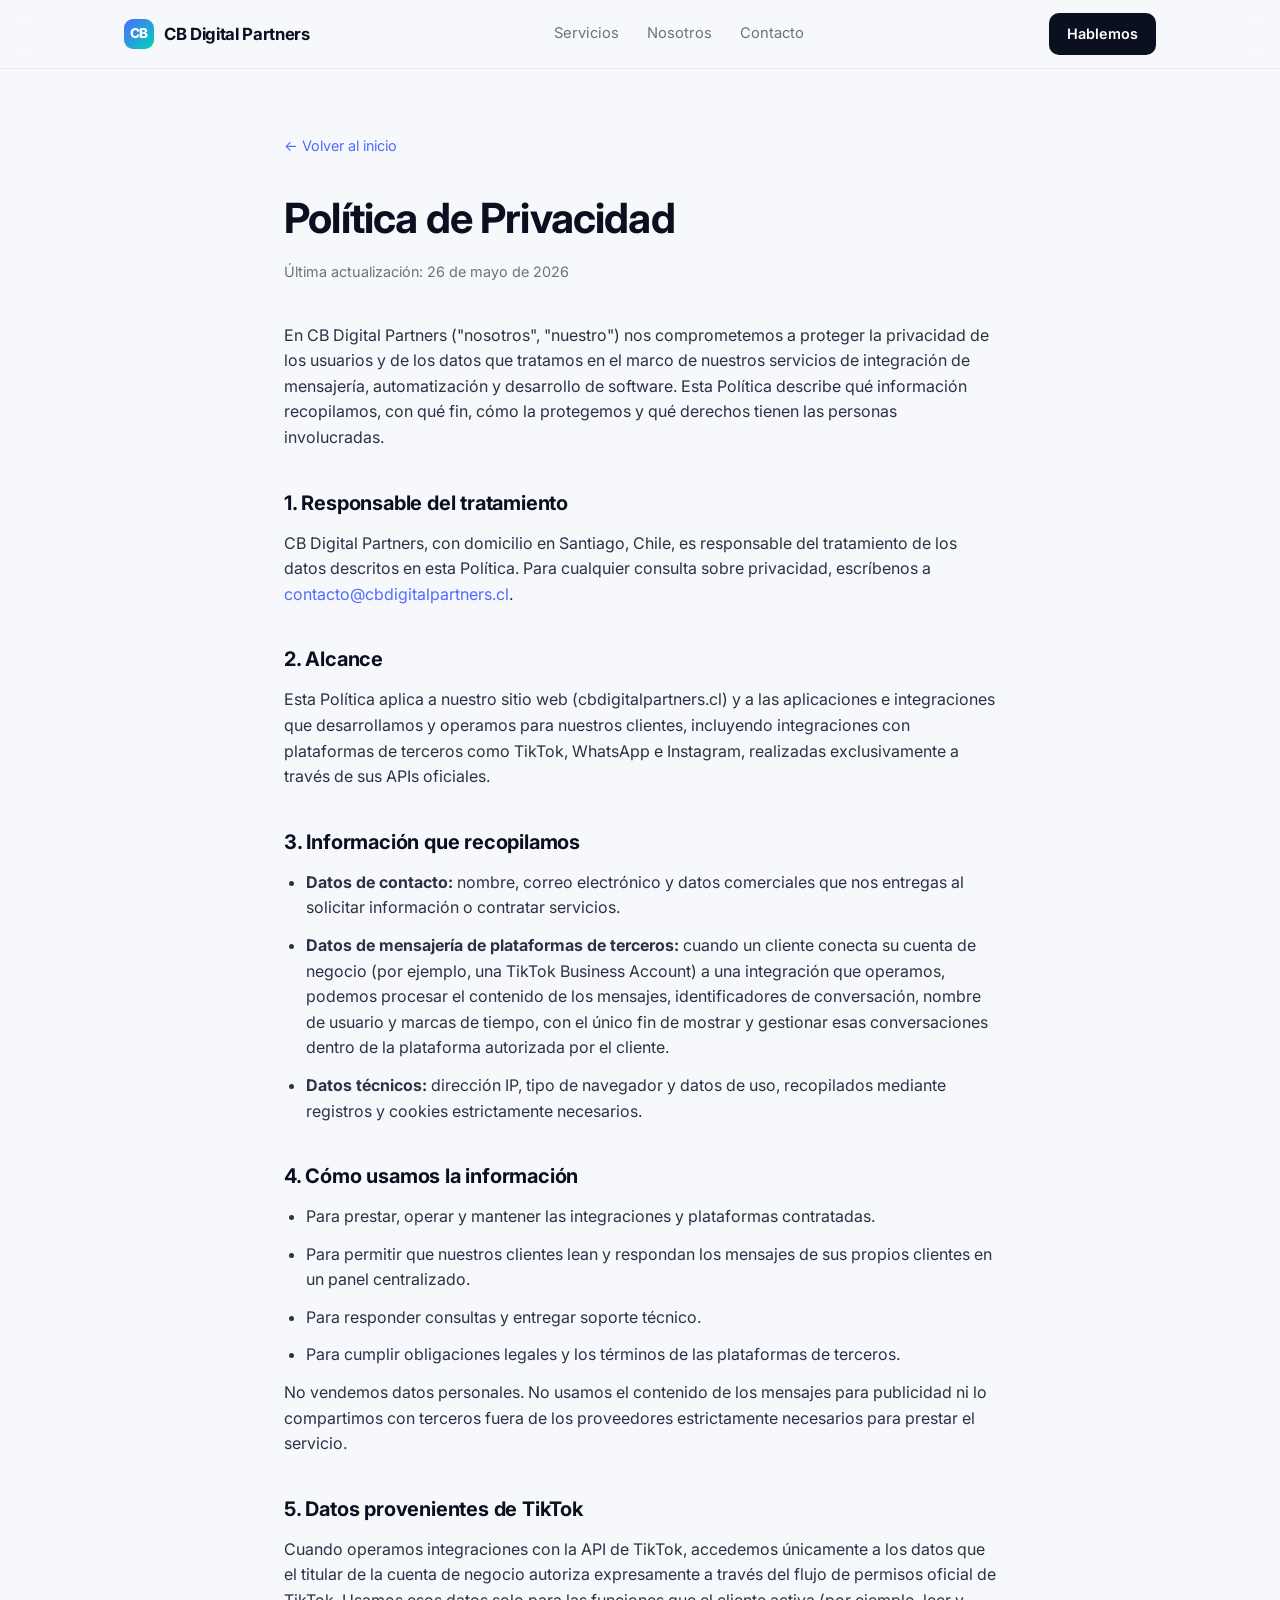
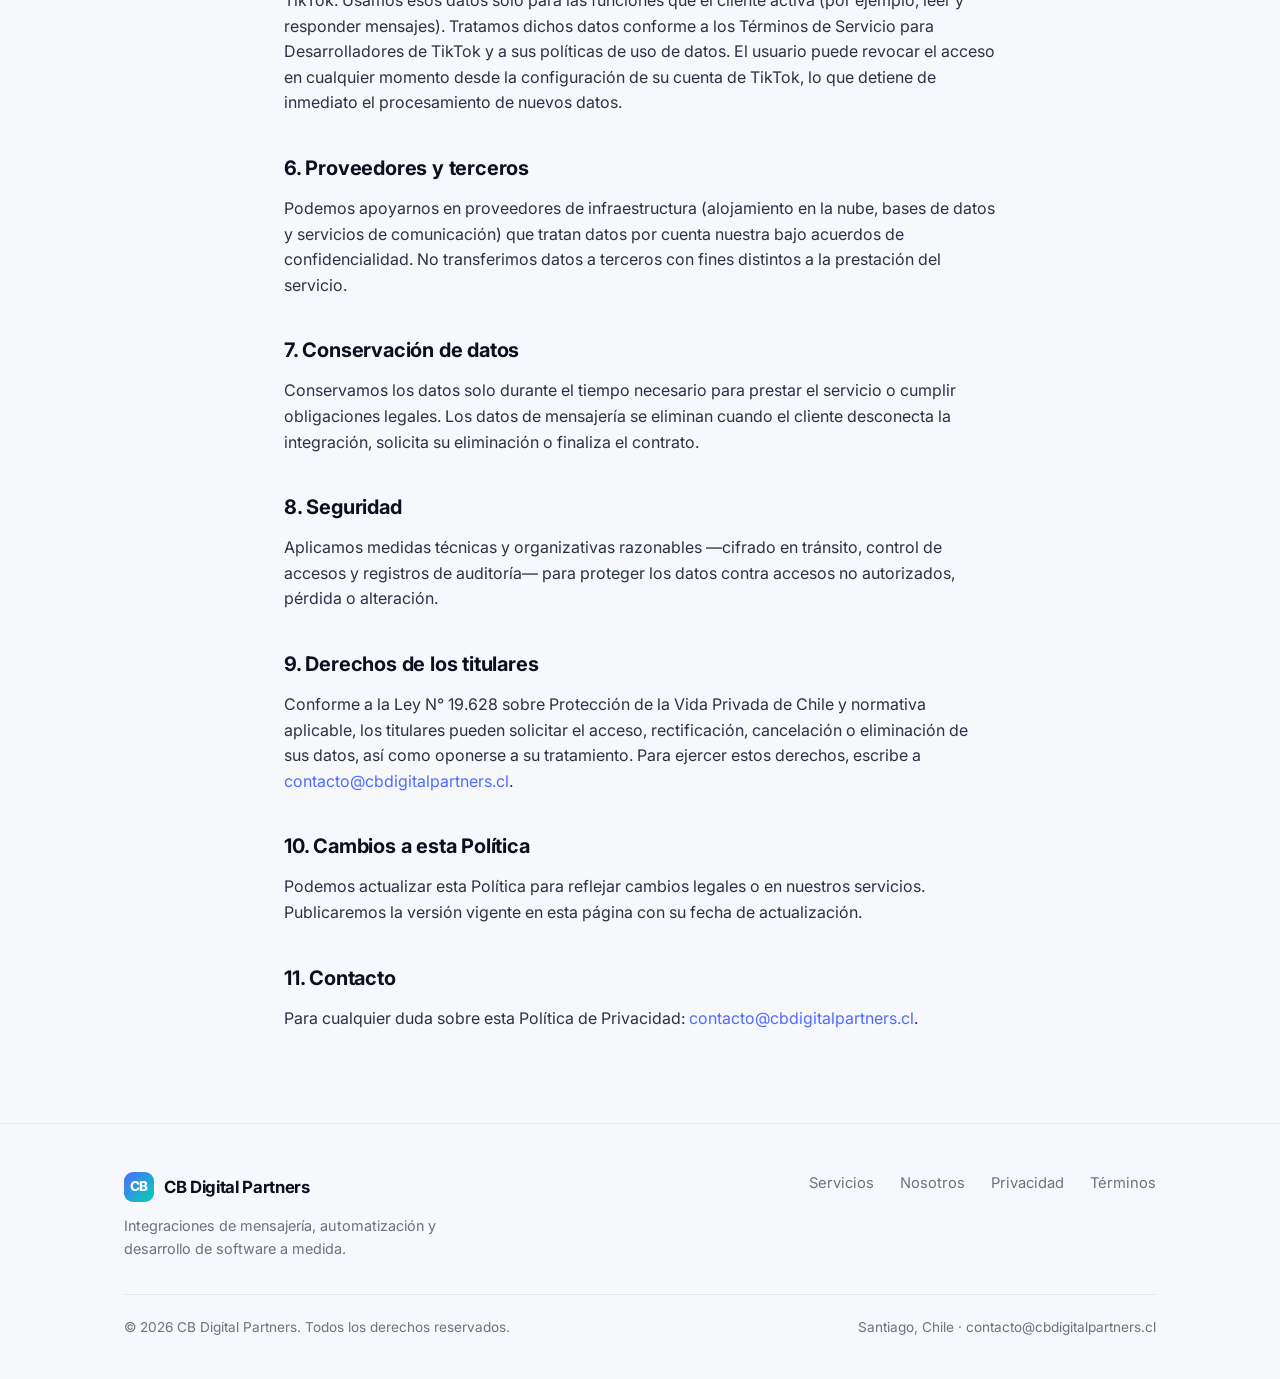
==== privacidad.html @ bd97c234 "Initial commit: landing page" ====
<!DOCTYPE html>
<html lang="es">
<head>
  <meta charset="UTF-8" />
  <meta name="viewport" content="width=device-width, initial-scale=1.0" />
  <title>Política de Privacidad — CB Digital Partners</title>
  <meta name="description" content="Política de Privacidad de CB Digital Partners: qué datos recopilamos, cómo los usamos y los derechos de los usuarios." />
  <link rel="preconnect" href="https://fonts.googleapis.com" />
  <link rel="preconnect" href="https://fonts.gstatic.com" crossorigin />
  <link href="https://fonts.googleapis.com/css2?family=Inter:wght@400;500;600;700;800&display=swap" rel="stylesheet" />
  <link rel="stylesheet" href="styles.css" />
</head>
<body>
  <header>
    <div class="wrap nav">
      <a href="index.html" class="brand">
        <span class="logo-mark">CB</span>
        CB Digital Partners
      </a>
      <nav class="nav-links">
        <a href="index.html#servicios">Servicios</a>
        <a href="index.html#nosotros">Nosotros</a>
        <a href="index.html#contacto">Contacto</a>
      </nav>
      <a href="index.html#contacto" class="nav-cta">Hablemos</a>
    </div>
  </header>

  <main class="legal">
    <div class="wrap">
      <a href="index.html" class="back">← Volver al inicio</a>
      <h1>Política de Privacidad</h1>
      <p class="updated">Última actualización: 26 de mayo de 2026</p>

      <p>En CB Digital Partners ("nosotros", "nuestro") nos comprometemos a proteger la privacidad de los usuarios y de los datos que tratamos en el marco de nuestros servicios de integración de mensajería, automatización y desarrollo de software. Esta Política describe qué información recopilamos, con qué fin, cómo la protegemos y qué derechos tienen las personas involucradas.</p>

      <h2>1. Responsable del tratamiento</h2>
      <p>CB Digital Partners, con domicilio en Santiago, Chile, es responsable del tratamiento de los datos descritos en esta Política. Para cualquier consulta sobre privacidad, escríbenos a <a href="mailto:contacto@cbdigitalpartners.cl">contacto@cbdigitalpartners.cl</a>.</p>

      <h2>2. Alcance</h2>
      <p>Esta Política aplica a nuestro sitio web (cbdigitalpartners.cl) y a las aplicaciones e integraciones que desarrollamos y operamos para nuestros clientes, incluyendo integraciones con plataformas de terceros como TikTok, WhatsApp e Instagram, realizadas exclusivamente a través de sus APIs oficiales.</p>

      <h2>3. Información que recopilamos</h2>
      <ul>
        <li><strong>Datos de contacto:</strong> nombre, correo electrónico y datos comerciales que nos entregas al solicitar información o contratar servicios.</li>
        <li><strong>Datos de mensajería de plataformas de terceros:</strong> cuando un cliente conecta su cuenta de negocio (por ejemplo, una TikTok Business Account) a una integración que operamos, podemos procesar el contenido de los mensajes, identificadores de conversación, nombre de usuario y marcas de tiempo, con el único fin de mostrar y gestionar esas conversaciones dentro de la plataforma autorizada por el cliente.</li>
        <li><strong>Datos técnicos:</strong> dirección IP, tipo de navegador y datos de uso, recopilados mediante registros y cookies estrictamente necesarios.</li>
      </ul>

      <h2>4. Cómo usamos la información</h2>
      <ul>
        <li>Para prestar, operar y mantener las integraciones y plataformas contratadas.</li>
        <li>Para permitir que nuestros clientes lean y respondan los mensajes de sus propios clientes en un panel centralizado.</li>
        <li>Para responder consultas y entregar soporte técnico.</li>
        <li>Para cumplir obligaciones legales y los términos de las plataformas de terceros.</li>
      </ul>
      <p>No vendemos datos personales. No usamos el contenido de los mensajes para publicidad ni lo compartimos con terceros fuera de los proveedores estrictamente necesarios para prestar el servicio.</p>

      <h2>5. Datos provenientes de TikTok</h2>
      <p>Cuando operamos integraciones con la API de TikTok, accedemos únicamente a los datos que el titular de la cuenta de negocio autoriza expresamente a través del flujo de permisos oficial de TikTok. Usamos esos datos solo para las funciones que el cliente activa (por ejemplo, leer y responder mensajes). Tratamos dichos datos conforme a los Términos de Servicio para Desarrolladores de TikTok y a sus políticas de uso de datos. El usuario puede revocar el acceso en cualquier momento desde la configuración de su cuenta de TikTok, lo que detiene de inmediato el procesamiento de nuevos datos.</p>

      <h2>6. Proveedores y terceros</h2>
      <p>Podemos apoyarnos en proveedores de infraestructura (alojamiento en la nube, bases de datos y servicios de comunicación) que tratan datos por cuenta nuestra bajo acuerdos de confidencialidad. No transferimos datos a terceros con fines distintos a la prestación del servicio.</p>

      <h2>7. Conservación de datos</h2>
      <p>Conservamos los datos solo durante el tiempo necesario para prestar el servicio o cumplir obligaciones legales. Los datos de mensajería se eliminan cuando el cliente desconecta la integración, solicita su eliminación o finaliza el contrato.</p>

      <h2>8. Seguridad</h2>
      <p>Aplicamos medidas técnicas y organizativas razonables —cifrado en tránsito, control de accesos y registros de auditoría— para proteger los datos contra accesos no autorizados, pérdida o alteración.</p>

      <h2>9. Derechos de los titulares</h2>
      <p>Conforme a la Ley N° 19.628 sobre Protección de la Vida Privada de Chile y normativa aplicable, los titulares pueden solicitar el acceso, rectificación, cancelación o eliminación de sus datos, así como oponerse a su tratamiento. Para ejercer estos derechos, escribe a <a href="mailto:contacto@cbdigitalpartners.cl">contacto@cbdigitalpartners.cl</a>.</p>

      <h2>10. Cambios a esta Política</h2>
      <p>Podemos actualizar esta Política para reflejar cambios legales o en nuestros servicios. Publicaremos la versión vigente en esta página con su fecha de actualización.</p>

      <h2>11. Contacto</h2>
      <p>Para cualquier duda sobre esta Política de Privacidad: <a href="mailto:contacto@cbdigitalpartners.cl">contacto@cbdigitalpartners.cl</a>.</p>
    </div>
  </main>

  <footer>
    <div class="wrap">
      <div class="foot">
        <div>
          <a href="index.html" class="brand">
            <span class="logo-mark">CB</span>
            CB Digital Partners
          </a>
          <p>Integraciones de mensajería, automatización y desarrollo de software a medida.</p>
        </div>
        <div class="foot-links">
          <a href="index.html#servicios">Servicios</a>
          <a href="index.html#nosotros">Nosotros</a>
          <a href="privacidad.html">Privacidad</a>
          <a href="terminos.html">Términos</a>
        </div>
      </div>
      <div class="foot-bottom">
        <span>© 2026 CB Digital Partners. Todos los derechos reservados.</span>
        <span>Santiago, Chile · contacto@cbdigitalpartners.cl</span>
      </div>
    </div>
  </footer>
</body>
</html>
---- styles.css ----
:root {
  --ink: #0b1020;
  --ink-soft: #161d33;
  --paper: #f7f8fc;
  --muted: #6b7280;
  --line: #e6e8f0;
  --accent: #4f6bff;
  --accent-2: #00d4b3;
  --white: #ffffff;
  --radius: 16px;
  --maxw: 1080px;
}

* { box-sizing: border-box; margin: 0; padding: 0; }

html { scroll-behavior: smooth; }

body {
  font-family: "Inter", -apple-system, BlinkMacSystemFont, "Segoe UI", Roboto, Helvetica, Arial, sans-serif;
  color: var(--ink);
  background: var(--paper);
  line-height: 1.6;
  -webkit-font-smoothing: antialiased;
}

a { color: inherit; text-decoration: none; }

.wrap { max-width: var(--maxw); margin: 0 auto; padding: 0 24px; }

/* ---------- Header ---------- */
header {
  position: sticky;
  top: 0;
  z-index: 50;
  background: rgba(247, 248, 252, 0.85);
  backdrop-filter: saturate(180%) blur(12px);
  border-bottom: 1px solid var(--line);
}
.nav {
  display: flex;
  align-items: center;
  justify-content: space-between;
  height: 68px;
}
.brand {
  display: flex;
  align-items: center;
  gap: 10px;
  font-weight: 700;
  letter-spacing: -0.02em;
  font-size: 1.05rem;
}
.logo-mark {
  width: 30px; height: 30px;
  border-radius: 9px;
  background: linear-gradient(135deg, var(--accent), var(--accent-2));
  display: grid; place-items: center;
  color: #fff; font-weight: 800; font-size: 0.85rem;
}
.nav-links { display: flex; gap: 28px; font-size: 0.92rem; color: var(--muted); }
.nav-links a:hover { color: var(--ink); }
.nav-cta {
  background: var(--ink);
  color: #fff;
  padding: 9px 18px;
  border-radius: 10px;
  font-size: 0.9rem;
  font-weight: 600;
}
.nav-cta:hover { background: var(--ink-soft); }
@media (max-width: 720px) { .nav-links { display: none; } }

/* ---------- Hero ---------- */
.hero {
  position: relative;
  overflow: hidden;
  padding: 96px 0 84px;
  background:
    radial-gradient(800px 400px at 80% -10%, rgba(79,107,255,0.12), transparent),
    radial-gradient(700px 360px at 0% 10%, rgba(0,212,179,0.10), transparent);
}
.eyebrow {
  display: inline-flex; align-items: center; gap: 8px;
  font-size: 0.8rem; font-weight: 600; letter-spacing: 0.02em;
  color: var(--accent);
  background: rgba(79,107,255,0.10);
  padding: 6px 14px; border-radius: 999px;
  margin-bottom: 22px;
}
.dot { width: 7px; height: 7px; border-radius: 50%; background: var(--accent-2); }
.hero h1 {
  font-size: clamp(2.1rem, 5vw, 3.4rem);
  line-height: 1.08;
  letter-spacing: -0.03em;
  font-weight: 800;
  max-width: 720px;
}
.hero h1 span { color: var(--accent); }
.hero p.lead {
  margin-top: 22px;
  font-size: 1.12rem;
  color: var(--muted);
  max-width: 600px;
}
.hero-actions { margin-top: 34px; display: flex; gap: 14px; flex-wrap: wrap; }
.btn {
  display: inline-flex; align-items: center; gap: 8px;
  padding: 13px 24px; border-radius: 12px;
  font-weight: 600; font-size: 0.98rem;
  transition: transform 0.15s ease, box-shadow 0.15s ease;
}
.btn-primary { background: var(--ink); color: #fff; }
.btn-primary:hover { transform: translateY(-2px); box-shadow: 0 12px 30px rgba(11,16,32,0.25); }
.btn-ghost { background: var(--white); color: var(--ink); border: 1px solid var(--line); }
.btn-ghost:hover { border-color: var(--accent); color: var(--accent); }

/* ---------- Sections ---------- */
section.block { padding: 80px 0; }
.section-head { max-width: 640px; margin-bottom: 48px; }
.section-head h2 {
  font-size: clamp(1.6rem, 3.5vw, 2.3rem);
  letter-spacing: -0.02em; font-weight: 800;
}
.section-head p { margin-top: 14px; color: var(--muted); font-size: 1.05rem; }

.grid {
  display: grid;
  grid-template-columns: repeat(3, 1fr);
  gap: 22px;
}
@media (max-width: 860px) { .grid { grid-template-columns: 1fr; } }

.card {
  background: var(--white);
  border: 1px solid var(--line);
  border-radius: var(--radius);
  padding: 30px;
  transition: transform 0.18s ease, box-shadow 0.18s ease, border-color 0.18s ease;
}
.card:hover { transform: translateY(-4px); box-shadow: 0 18px 40px rgba(11,16,32,0.08); border-color: transparent; }
.card .ico {
  width: 46px; height: 46px; border-radius: 12px;
  background: linear-gradient(135deg, rgba(79,107,255,0.15), rgba(0,212,179,0.15));
  display: grid; place-items: center; font-size: 1.4rem;
  margin-bottom: 18px;
}
.card h3 { font-size: 1.15rem; letter-spacing: -0.01em; margin-bottom: 8px; }
.card p { color: var(--muted); font-size: 0.96rem; }

/* ---------- CTA band ---------- */
.cta-band {
  background: var(--ink);
  color: #fff;
  border-radius: 24px;
  padding: 56px 48px;
  text-align: center;
  background-image: radial-gradient(600px 240px at 50% 0%, rgba(79,107,255,0.35), transparent);
}
.cta-band h2 { font-size: clamp(1.6rem, 3.5vw, 2.2rem); letter-spacing: -0.02em; }
.cta-band p { color: #aeb6d4; margin-top: 14px; font-size: 1.05rem; }
.cta-band .btn-primary { background: #fff; color: var(--ink); margin-top: 28px; }
.cta-band .btn-primary:hover { box-shadow: 0 12px 30px rgba(0,0,0,0.4); }

/* ---------- Footer ---------- */
footer {
  border-top: 1px solid var(--line);
  padding: 48px 0 40px;
  margin-top: 40px;
}
.foot {
  display: flex; justify-content: space-between; align-items: flex-start;
  flex-wrap: wrap; gap: 28px;
}
.foot .brand { margin-bottom: 12px; }
.foot p { color: var(--muted); font-size: 0.9rem; max-width: 320px; }
.foot-links { display: flex; gap: 26px; font-size: 0.92rem; color: var(--muted); }
.foot-links a:hover { color: var(--ink); }
.foot-bottom {
  margin-top: 34px; padding-top: 22px; border-top: 1px solid var(--line);
  font-size: 0.85rem; color: var(--muted);
  display: flex; justify-content: space-between; flex-wrap: wrap; gap: 10px;
}

/* ---------- Legal pages ---------- */
.legal { padding: 64px 0 40px; }
.legal .wrap { max-width: 760px; }
.legal h1 { font-size: clamp(1.8rem, 4vw, 2.6rem); letter-spacing: -0.02em; margin-bottom: 8px; }
.legal .updated { color: var(--muted); font-size: 0.9rem; margin-bottom: 40px; }
.legal h2 { font-size: 1.25rem; margin: 36px 0 12px; letter-spacing: -0.01em; }
.legal p, .legal li { color: #2b3245; font-size: 1rem; margin-bottom: 12px; }
.legal ul { padding-left: 22px; }
.legal a { color: var(--accent); }
.legal a:hover { text-decoration: underline; }
.back {
  display: inline-flex; align-items: center; gap: 6px;
  color: var(--muted); font-size: 0.9rem; margin-bottom: 28px;
}
.back:hover { color: var(--ink); }
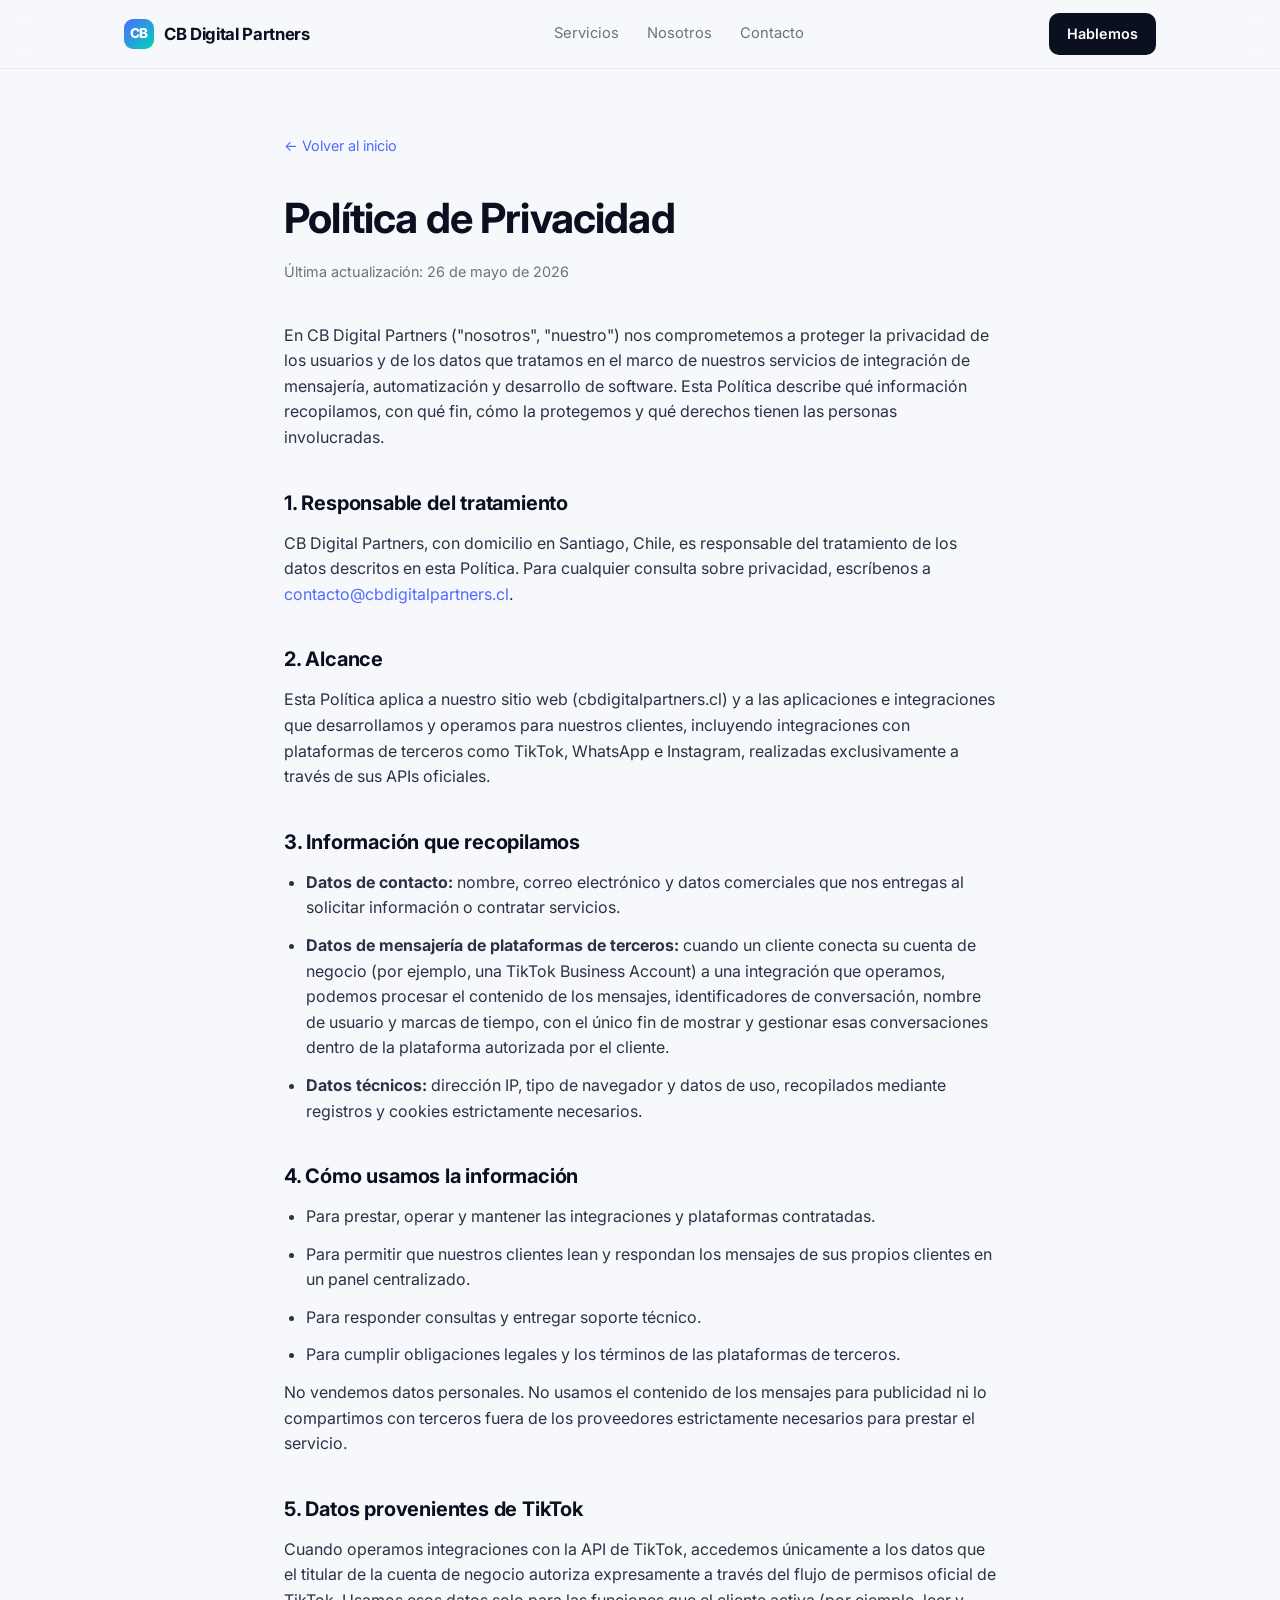
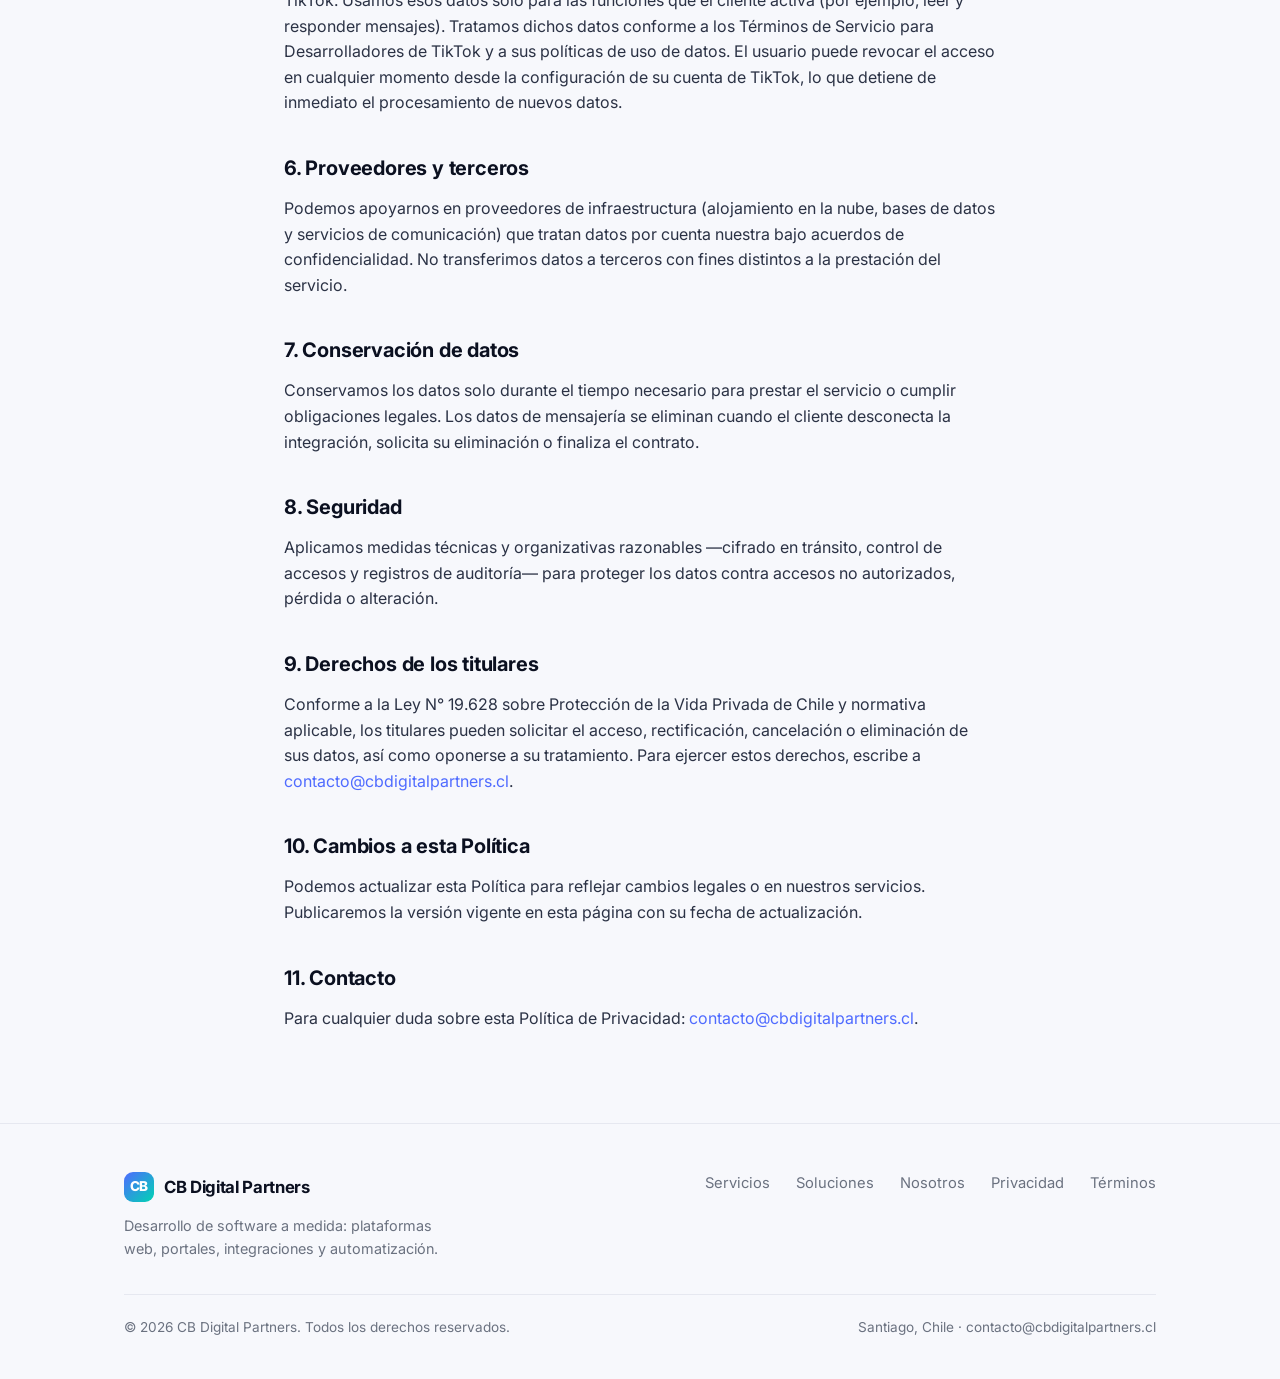
==== commit cc1b832b: "Reposition brand as custom software dev; add OG/Twitter meta" ====
--- a/privacidad.html
+++ b/privacidad.html
@@ -87,10 +87,11 @@
             <span class="logo-mark">CB</span>
             CB Digital Partners
           </a>
-          <p>Integraciones de mensajería, automatización y desarrollo de software a medida.</p>
+          <p>Desarrollo de software a medida: plataformas web, portales, integraciones y automatización.</p>
         </div>
         <div class="foot-links">
           <a href="index.html#servicios">Servicios</a>
+          <a href="index.html#soluciones">Soluciones</a>
           <a href="index.html#nosotros">Nosotros</a>
           <a href="privacidad.html">Privacidad</a>
           <a href="terminos.html">Términos</a>
--- a/styles.css
+++ b/styles.css
@@ -128,7 +128,26 @@
   grid-template-columns: repeat(3, 1fr);
   gap: 22px;
 }
-@media (max-width: 860px) { .grid { grid-template-columns: 1fr; } }
+.grid-2 { grid-template-columns: repeat(2, 1fr); }
+@media (max-width: 860px) { .grid, .grid-2 { grid-template-columns: 1fr; } }
+
+/* Alternate section background */
+section.block.alt {
+  background: linear-gradient(180deg, #eef1fb 0%, var(--paper) 100%);
+  border-top: 1px solid var(--line);
+  border-bottom: 1px solid var(--line);
+}
+
+/* Solution card tag pill */
+.card .tag {
+  display: inline-block;
+  font-size: 0.72rem; font-weight: 700; letter-spacing: 0.04em;
+  text-transform: uppercase;
+  color: var(--accent);
+  background: rgba(79,107,255,0.10);
+  padding: 4px 10px; border-radius: 999px;
+  margin-bottom: 14px;
+}
 
 .card {
   background: var(--white);
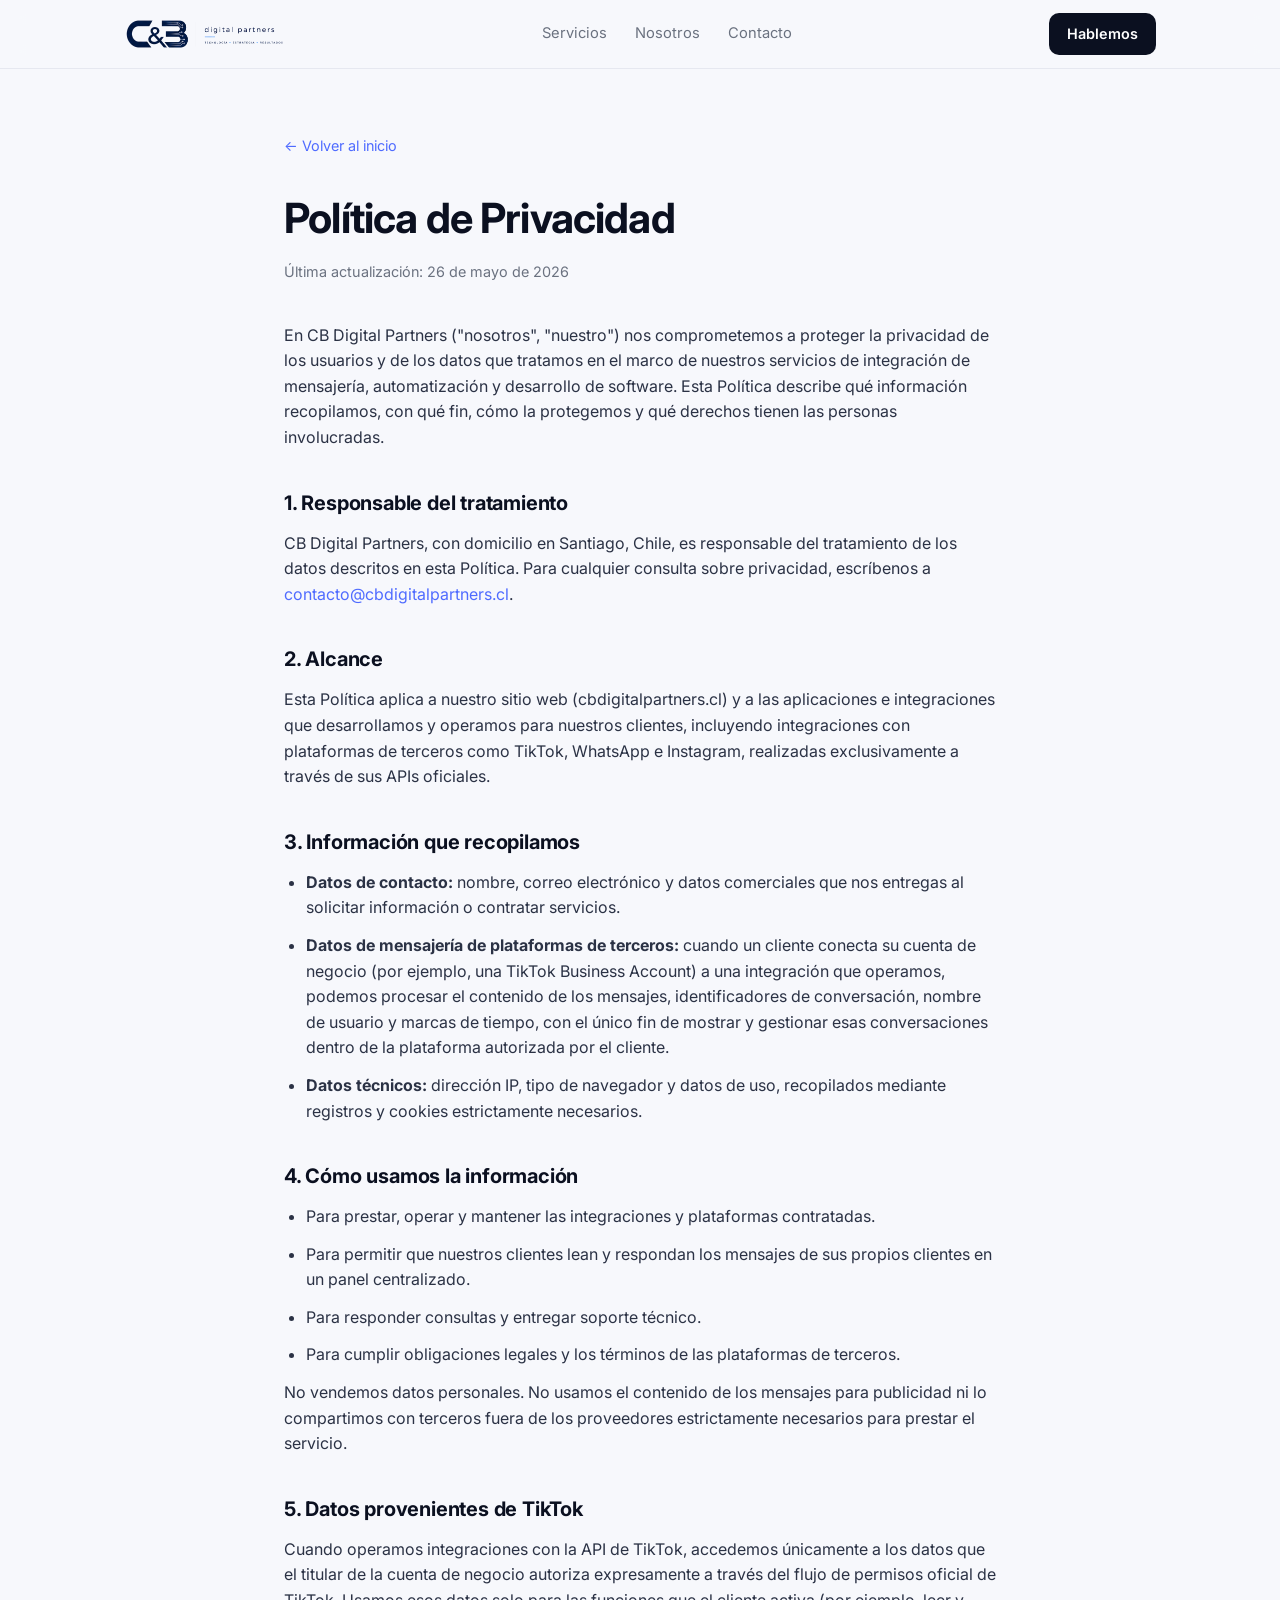
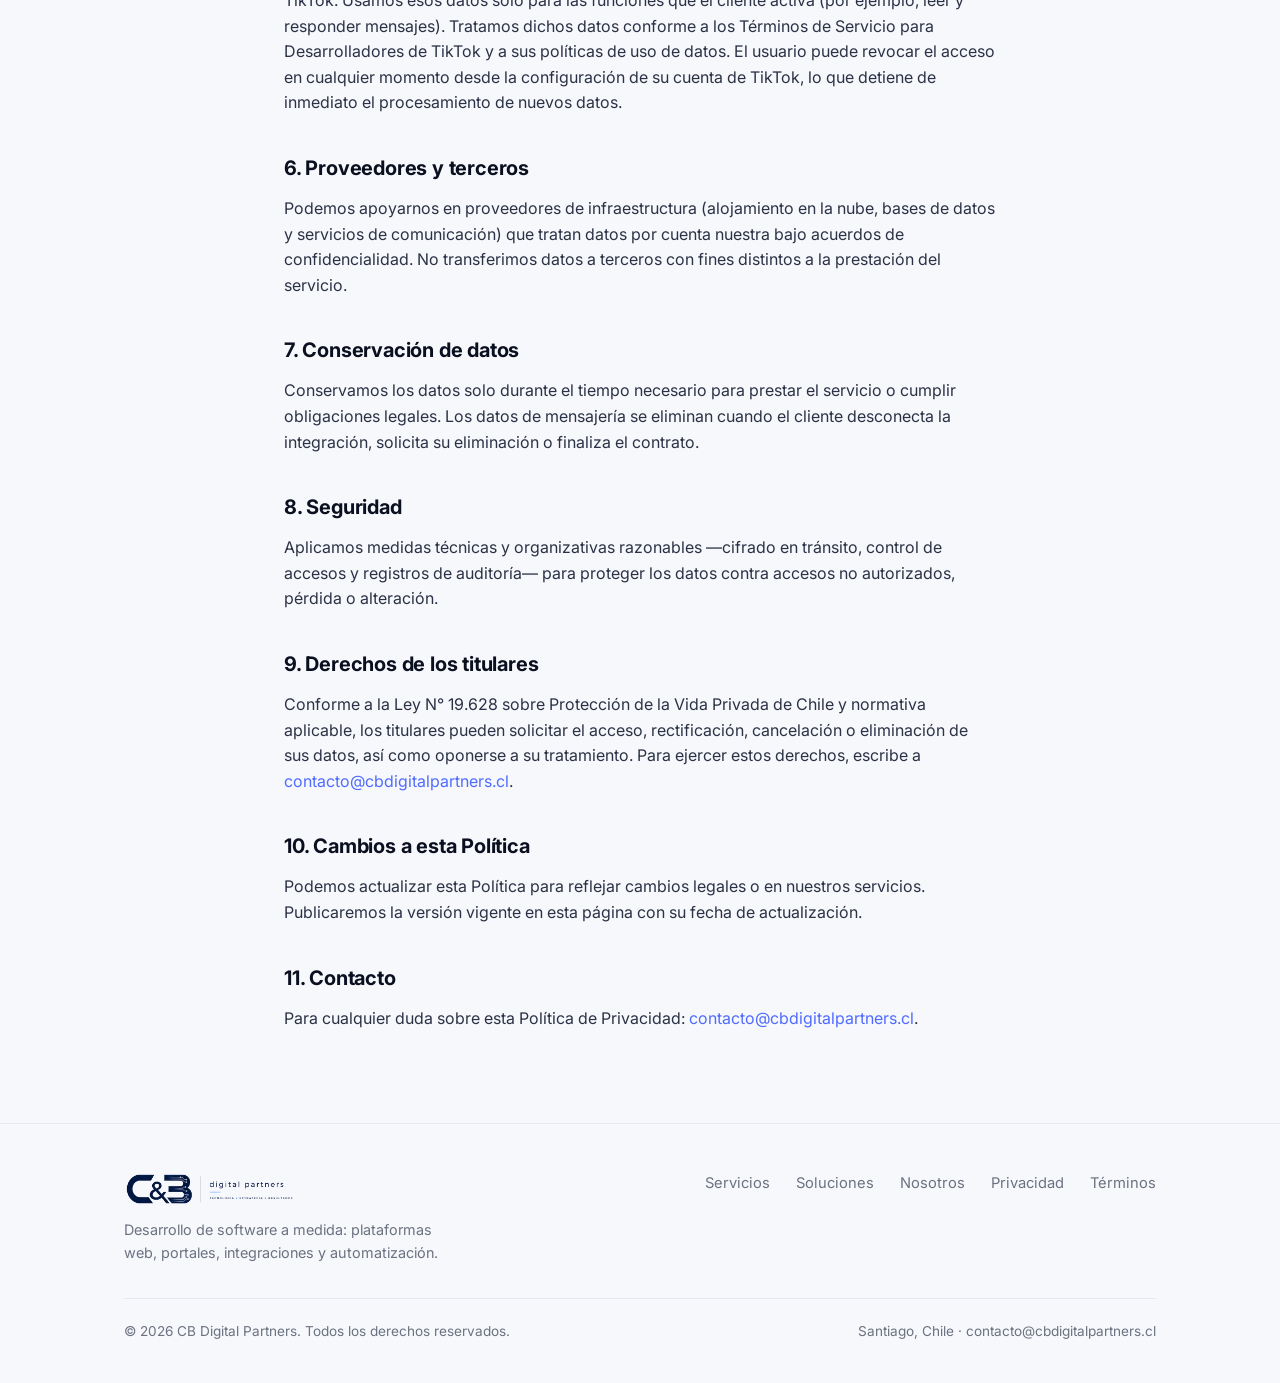
==== commit 269fdaa7: "logos" ====
--- a/privacidad.html
+++ b/privacidad.html
@@ -5,6 +5,7 @@
   <meta name="viewport" content="width=device-width, initial-scale=1.0" />
   <title>Política de Privacidad — CB Digital Partners</title>
   <meta name="description" content="Política de Privacidad de CB Digital Partners: qué datos recopilamos, cómo los usamos y los derechos de los usuarios." />
+  <link rel="icon" href="assets/favicon.ico" sizes="any" />
   <link rel="preconnect" href="https://fonts.googleapis.com" />
   <link rel="preconnect" href="https://fonts.gstatic.com" crossorigin />
   <link href="https://fonts.googleapis.com/css2?family=Inter:wght@400;500;600;700;800&display=swap" rel="stylesheet" />
@@ -13,9 +14,8 @@
 <body>
   <header>
     <div class="wrap nav">
-      <a href="index.html" class="brand">
-        <span class="logo-mark">CB</span>
-        CB Digital Partners
+      <a href="index.html" class="brand" aria-label="C&amp;B Digital Partners">
+        <img src="assets/logo-clean.png" alt="C&amp;B Digital Partners" width="160" height="32" />
       </a>
       <nav class="nav-links">
         <a href="index.html#servicios">Servicios</a>
@@ -83,9 +83,8 @@
     <div class="wrap">
       <div class="foot">
         <div>
-          <a href="index.html" class="brand">
-            <span class="logo-mark">CB</span>
-            CB Digital Partners
+          <a href="index.html" class="brand" aria-label="C&amp;B Digital Partners">
+            <img src="assets/logo-clean.png" alt="C&amp;B Digital Partners" width="160" height="32" />
           </a>
           <p>Desarrollo de software a medida: plataformas web, portales, integraciones y automatización.</p>
         </div>
--- a/styles.css
+++ b/styles.css
@@ -50,13 +50,8 @@
   letter-spacing: -0.02em;
   font-size: 1.05rem;
 }
-.logo-mark {
-  width: 30px; height: 30px;
-  border-radius: 9px;
-  background: linear-gradient(135deg, var(--accent), var(--accent-2));
-  display: grid; place-items: center;
-  color: #fff; font-weight: 800; font-size: 0.85rem;
-}
+.brand img { height: 32px; width: auto; display: block; }
+.foot .brand img { height: 34px; }
 .nav-links { display: flex; gap: 28px; font-size: 0.92rem; color: var(--muted); }
 .nav-links a:hover { color: var(--ink); }
 .nav-cta {
@@ -165,6 +160,15 @@
 }
 .card h3 { font-size: 1.15rem; letter-spacing: -0.01em; margin-bottom: 8px; }
 .card p { color: var(--muted); font-size: 0.96rem; }
+.card .ico.brand-ico { background: var(--white); border: 1px solid var(--line); padding: 7px; }
+.card .ico.brand-ico img { width: 100%; height: 100%; object-fit: contain; }
+.card-link {
+  display: inline-flex; align-items: center; gap: 6px;
+  margin-top: 16px; font-weight: 600; font-size: 0.9rem;
+  color: var(--accent);
+  transition: gap 0.15s ease;
+}
+.card-link:hover { gap: 11px; }
 
 /* ---------- CTA band ---------- */
 .cta-band {
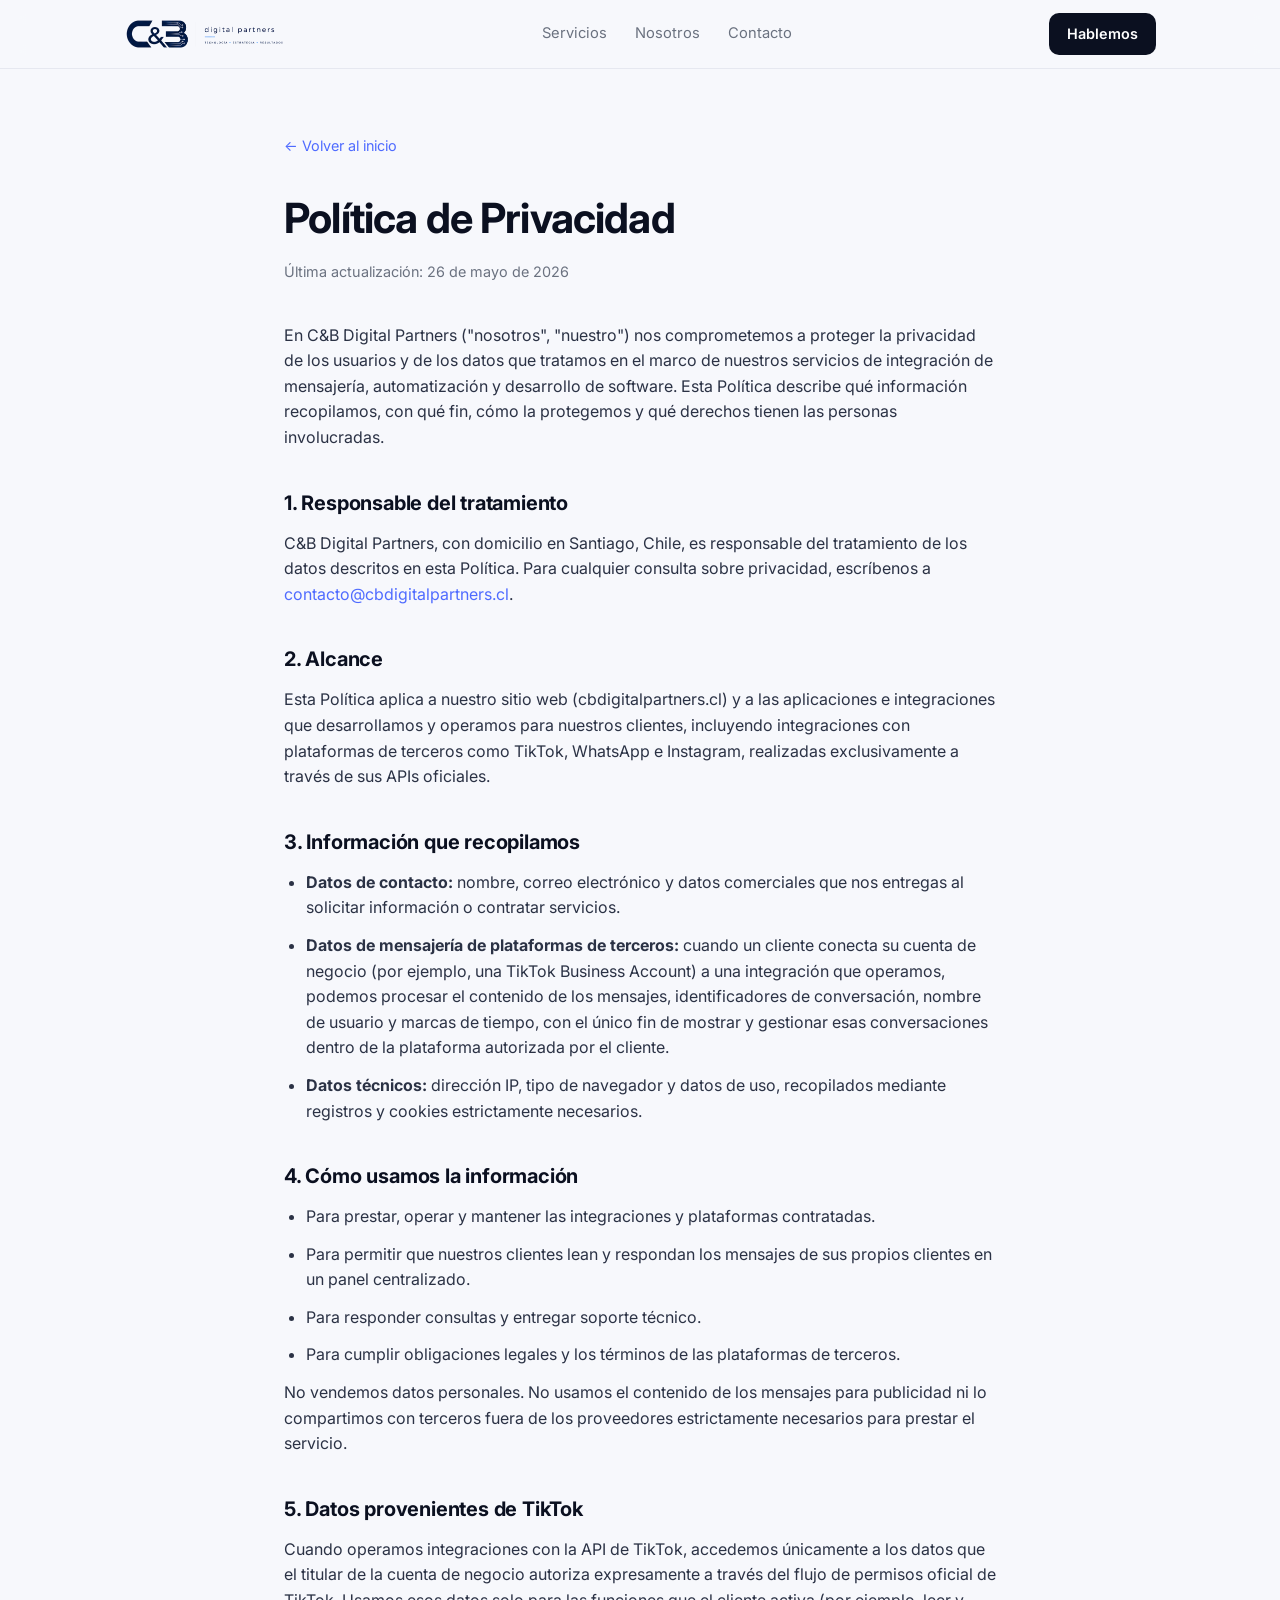
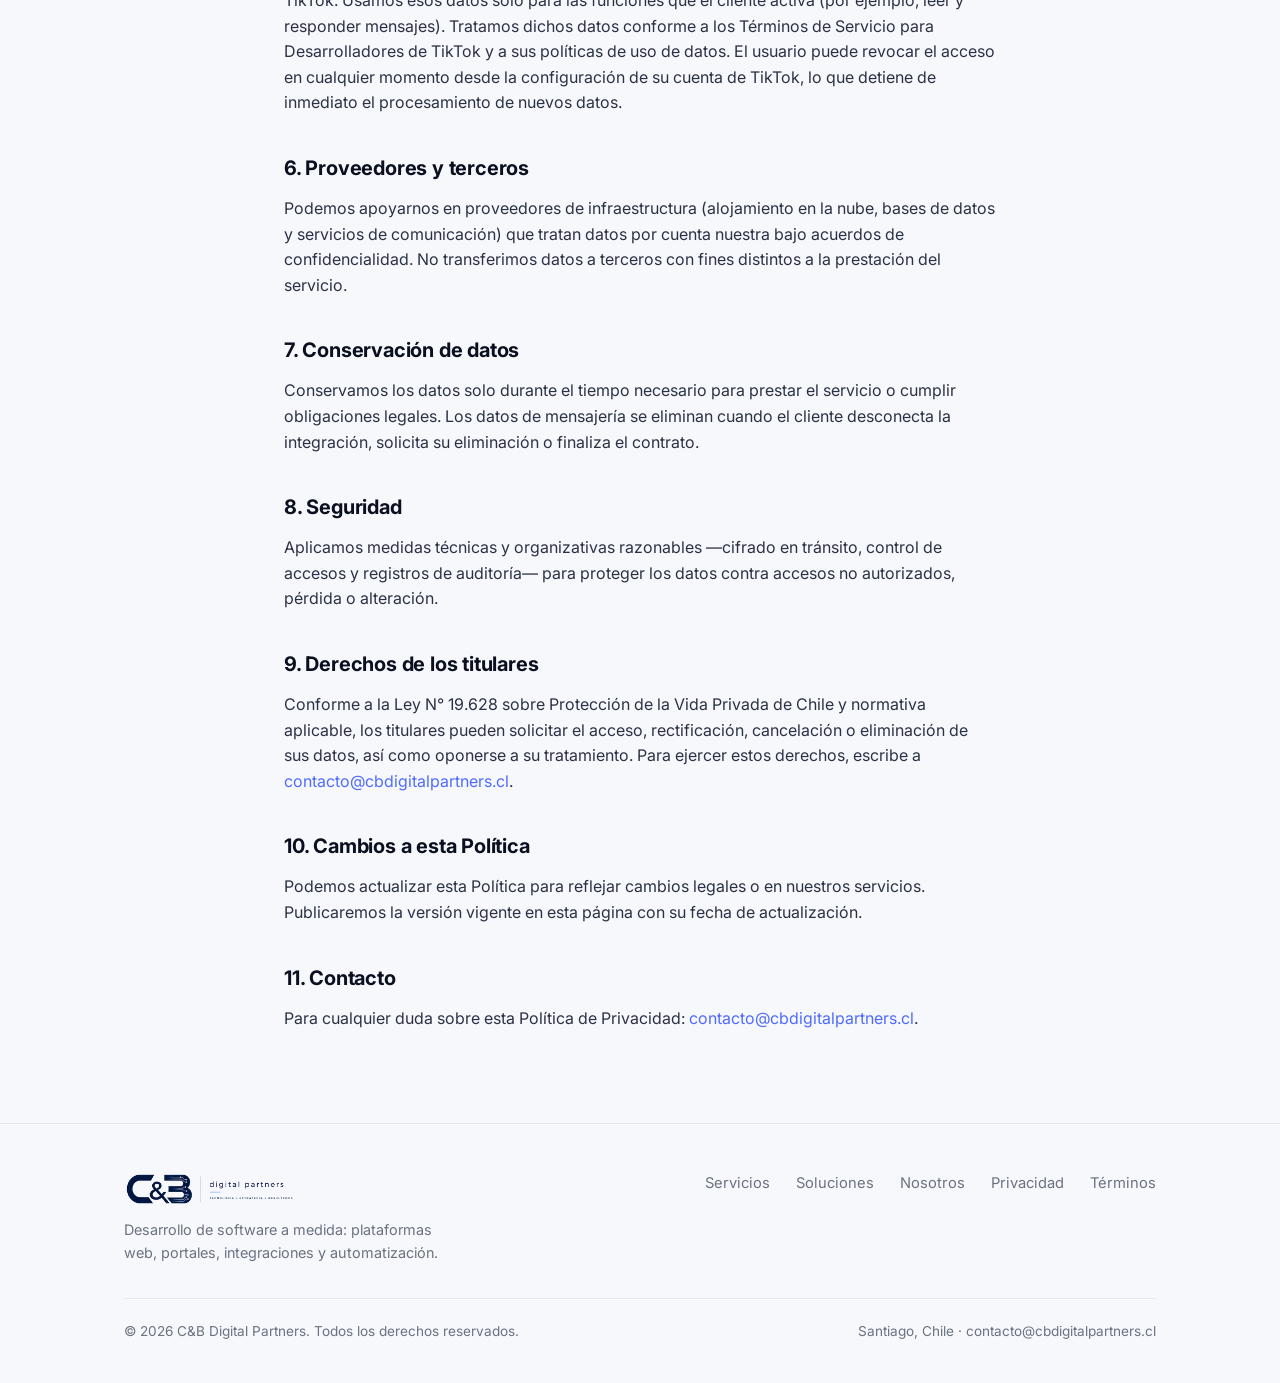
==== commit 1551d243: "impeccable arrange" ====
--- a/privacidad.html
+++ b/privacidad.html
@@ -3,8 +3,8 @@
 <head>
   <meta charset="UTF-8" />
   <meta name="viewport" content="width=device-width, initial-scale=1.0" />
-  <title>Política de Privacidad — CB Digital Partners</title>
-  <meta name="description" content="Política de Privacidad de CB Digital Partners: qué datos recopilamos, cómo los usamos y los derechos de los usuarios." />
+  <title>Política de Privacidad — C&amp;B Digital Partners</title>
+  <meta name="description" content="Política de Privacidad de C&amp;B Digital Partners: qué datos recopilamos, cómo los usamos y los derechos de los usuarios." />
   <link rel="icon" href="assets/favicon.ico" sizes="any" />
   <link rel="preconnect" href="https://fonts.googleapis.com" />
   <link rel="preconnect" href="https://fonts.gstatic.com" crossorigin />
@@ -32,10 +32,10 @@
       <h1>Política de Privacidad</h1>
       <p class="updated">Última actualización: 26 de mayo de 2026</p>
 
-      <p>En CB Digital Partners ("nosotros", "nuestro") nos comprometemos a proteger la privacidad de los usuarios y de los datos que tratamos en el marco de nuestros servicios de integración de mensajería, automatización y desarrollo de software. Esta Política describe qué información recopilamos, con qué fin, cómo la protegemos y qué derechos tienen las personas involucradas.</p>
+      <p>En C&amp;B Digital Partners ("nosotros", "nuestro") nos comprometemos a proteger la privacidad de los usuarios y de los datos que tratamos en el marco de nuestros servicios de integración de mensajería, automatización y desarrollo de software. Esta Política describe qué información recopilamos, con qué fin, cómo la protegemos y qué derechos tienen las personas involucradas.</p>
 
       <h2>1. Responsable del tratamiento</h2>
-      <p>CB Digital Partners, con domicilio en Santiago, Chile, es responsable del tratamiento de los datos descritos en esta Política. Para cualquier consulta sobre privacidad, escríbenos a <a href="mailto:contacto@cbdigitalpartners.cl">contacto@cbdigitalpartners.cl</a>.</p>
+      <p>C&amp;B Digital Partners, con domicilio en Santiago, Chile, es responsable del tratamiento de los datos descritos en esta Política. Para cualquier consulta sobre privacidad, escríbenos a <a href="mailto:contacto@cbdigitalpartners.cl">contacto@cbdigitalpartners.cl</a>.</p>
 
       <h2>2. Alcance</h2>
       <p>Esta Política aplica a nuestro sitio web (cbdigitalpartners.cl) y a las aplicaciones e integraciones que desarrollamos y operamos para nuestros clientes, incluyendo integraciones con plataformas de terceros como TikTok, WhatsApp e Instagram, realizadas exclusivamente a través de sus APIs oficiales.</p>
@@ -97,7 +97,7 @@
         </div>
       </div>
       <div class="foot-bottom">
-        <span>© 2026 CB Digital Partners. Todos los derechos reservados.</span>
+        <span>© 2026 C&amp;B Digital Partners. Todos los derechos reservados.</span>
         <span>Santiago, Chile · contacto@cbdigitalpartners.cl</span>
       </div>
     </div>
--- a/styles.css
+++ b/styles.css
@@ -9,6 +9,12 @@
   --white: #ffffff;
   --radius: 16px;
   --maxw: 1080px;
+  /* Spacing scale — fluid */
+  --space-xs: 0.75rem;
+  --space-sm: clamp(1rem, 2vw, 1.5rem);
+  --space-md: clamp(1.75rem, 4vw, 2.75rem);
+  --space-lg: clamp(3rem, 7vw, 5rem);
+  --space-xl: clamp(4.5rem, 10vw, 7.5rem);
 }
 
 * { box-sizing: border-box; margin: 0; padding: 0; }
@@ -24,6 +30,13 @@
 }
 
 a { color: inherit; text-decoration: none; }
+
+/* Keyboard focus — WCAG AA visible focus */
+:focus-visible {
+  outline: 2px solid var(--accent);
+  outline-offset: 3px;
+  border-radius: 4px;
+}
 
 .wrap { max-width: var(--maxw); margin: 0 auto; padding: 0 24px; }
 
@@ -110,21 +123,78 @@
 .btn-ghost:hover { border-color: var(--accent); color: var(--accent); }
 
 /* ---------- Sections ---------- */
-section.block { padding: 80px 0; }
-.section-head { max-width: 640px; margin-bottom: 48px; }
+section.block { padding: var(--space-xl) 0; }
+.section-head { max-width: 640px; margin-bottom: var(--space-lg); }
 .section-head h2 {
   font-size: clamp(1.6rem, 3.5vw, 2.3rem);
   letter-spacing: -0.02em; font-weight: 800;
 }
 .section-head p { margin-top: 14px; color: var(--muted); font-size: 1.05rem; }
 
-.grid {
+/* ---------- Servicios: editorial split ---------- */
+.split {
   display: grid;
-  grid-template-columns: repeat(3, 1fr);
-  gap: 22px;
-}
-.grid-2 { grid-template-columns: repeat(2, 1fr); }
-@media (max-width: 860px) { .grid, .grid-2 { grid-template-columns: 1fr; } }
+  grid-template-columns: minmax(0, 0.78fr) minmax(0, 1.22fr);
+  gap: clamp(2rem, 6vw, 5rem);
+  align-items: start;
+}
+.split-head h2 { font-size: clamp(1.6rem, 3.5vw, 2.3rem); letter-spacing: -0.02em; font-weight: 800; }
+.split-head p { margin-top: 14px; color: var(--muted); font-size: 1.05rem; }
+@media (min-width: 861px) { .split-head { position: sticky; top: 96px; } }
+@media (max-width: 860px) { .split { grid-template-columns: 1fr; gap: var(--space-md); } }
+
+.features { list-style: none; display: flex; flex-direction: column; }
+.feature {
+  display: grid;
+  grid-template-columns: auto 1fr;
+  gap: var(--space-sm);
+  padding: var(--space-md) 0;
+  border-top: 1px solid var(--line);
+}
+.feature:first-child { border-top: 0; padding-top: 0; }
+.feature:last-child { padding-bottom: 0; }
+.feature-num {
+  font-size: 0.85rem; font-weight: 700; letter-spacing: 0.06em;
+  color: var(--accent); font-variant-numeric: tabular-nums;
+  padding-top: 0.4rem;
+}
+.feature h3 { font-size: 1.2rem; letter-spacing: -0.01em; margin-bottom: 6px; }
+.feature p { color: var(--muted); font-size: 0.98rem; }
+
+/* ---------- Soluciones: featured + supporting ---------- */
+.solutions { display: flex; flex-direction: column; gap: var(--space-sm); }
+.sol-feature {
+  display: grid;
+  grid-template-columns: minmax(0, 0.95fr) minmax(0, 1.05fr);
+  gap: clamp(1.5rem, 4vw, 3rem);
+  align-items: center;
+  padding: clamp(1.5rem, 4vw, 2.75rem);
+}
+.sol-feature-media {
+  background: linear-gradient(135deg, rgba(79,107,255,0.10), rgba(0,212,179,0.10));
+  border: 1px solid var(--line);
+  border-radius: 12px;
+  aspect-ratio: 16 / 10;
+  display: grid; place-items: center;
+  padding: clamp(1.5rem, 4vw, 3rem);
+}
+.sol-feature-media img { width: 100%; max-width: 280px; height: auto; object-fit: contain; }
+.sol-feature-body h3 { font-size: clamp(1.3rem, 2.5vw, 1.6rem); letter-spacing: -0.02em; margin: 12px 0 10px; }
+.sol-feature-body p { color: var(--muted); font-size: 1rem; }
+@media (max-width: 720px) { .sol-feature { grid-template-columns: 1fr; } }
+
+.sol-grid { display: grid; grid-template-columns: repeat(3, 1fr); gap: var(--space-sm); }
+@media (max-width: 860px) { .sol-grid { grid-template-columns: 1fr; } }
+
+/* ---------- Nosotros: trust columns ---------- */
+.trust { display: grid; grid-template-columns: repeat(3, 1fr); gap: clamp(1.5rem, 4vw, 3rem); }
+.trust-item { padding-left: var(--space-sm); border-left: 2px solid var(--accent); }
+.trust-item h3 { font-size: 1.1rem; letter-spacing: -0.01em; margin-bottom: 8px; }
+.trust-item p { color: var(--muted); font-size: 0.96rem; }
+@media (max-width: 760px) {
+  .trust { grid-template-columns: 1fr; }
+  .trust-item { border-left: 0; border-top: 2px solid var(--accent); padding-left: 0; padding-top: var(--space-sm); }
+}
 
 /* Alternate section background */
 section.block.alt {
@@ -152,16 +222,8 @@
   transition: transform 0.18s ease, box-shadow 0.18s ease, border-color 0.18s ease;
 }
 .card:hover { transform: translateY(-4px); box-shadow: 0 18px 40px rgba(11,16,32,0.08); border-color: transparent; }
-.card .ico {
-  width: 46px; height: 46px; border-radius: 12px;
-  background: linear-gradient(135deg, rgba(79,107,255,0.15), rgba(0,212,179,0.15));
-  display: grid; place-items: center; font-size: 1.4rem;
-  margin-bottom: 18px;
-}
 .card h3 { font-size: 1.15rem; letter-spacing: -0.01em; margin-bottom: 8px; }
 .card p { color: var(--muted); font-size: 0.96rem; }
-.card .ico.brand-ico { background: var(--white); border: 1px solid var(--line); padding: 7px; }
-.card .ico.brand-ico img { width: 100%; height: 100%; object-fit: contain; }
 .card-link {
   display: inline-flex; align-items: center; gap: 6px;
   margin-top: 16px; font-weight: 600; font-size: 0.9rem;
@@ -219,3 +281,14 @@
   color: var(--muted); font-size: 0.9rem; margin-bottom: 28px;
 }
 .back:hover { color: var(--ink); }
+
+/* ---------- Reduced motion ---------- */
+@media (prefers-reduced-motion: reduce) {
+  html { scroll-behavior: auto; }
+  *, *::before, *::after {
+    animation-duration: 0.01ms !important;
+    animation-iteration-count: 1 !important;
+    transition-duration: 0.01ms !important;
+  }
+  .card:hover, .btn-primary:hover { transform: none; }
+}
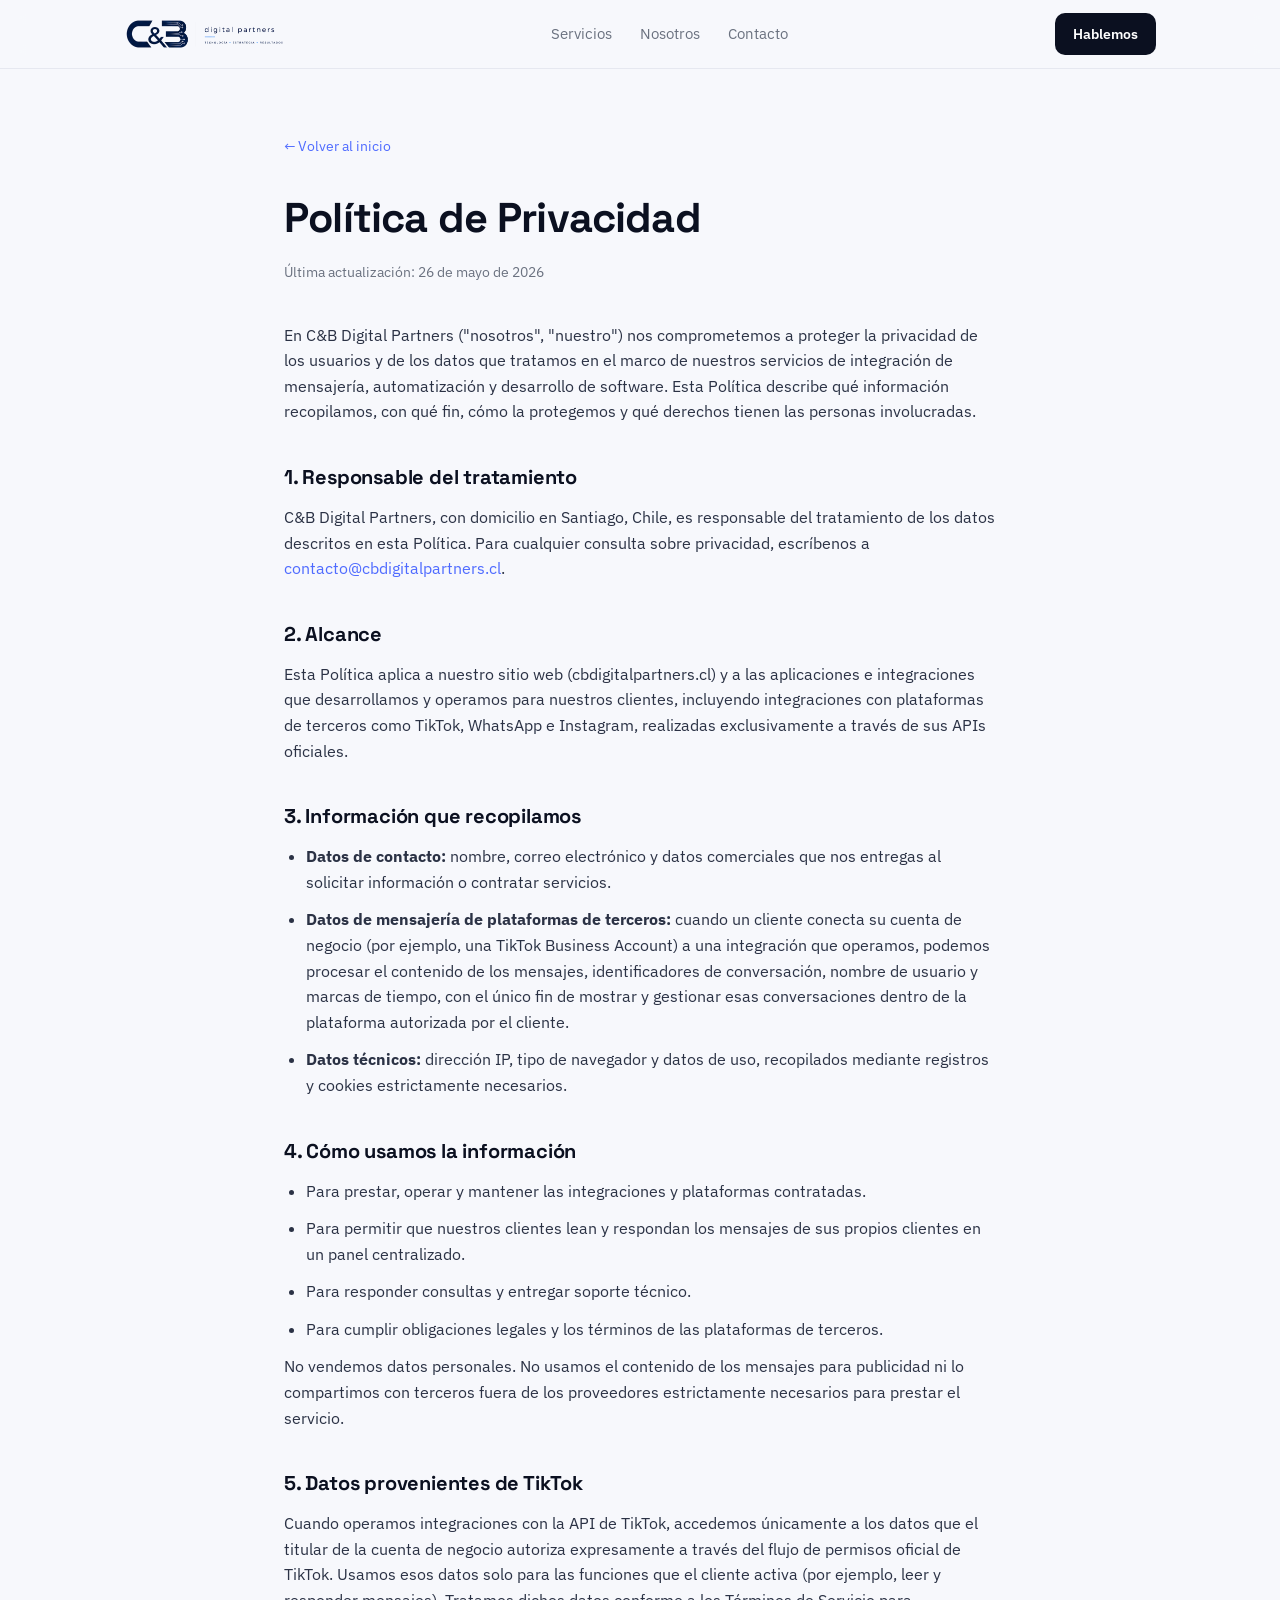
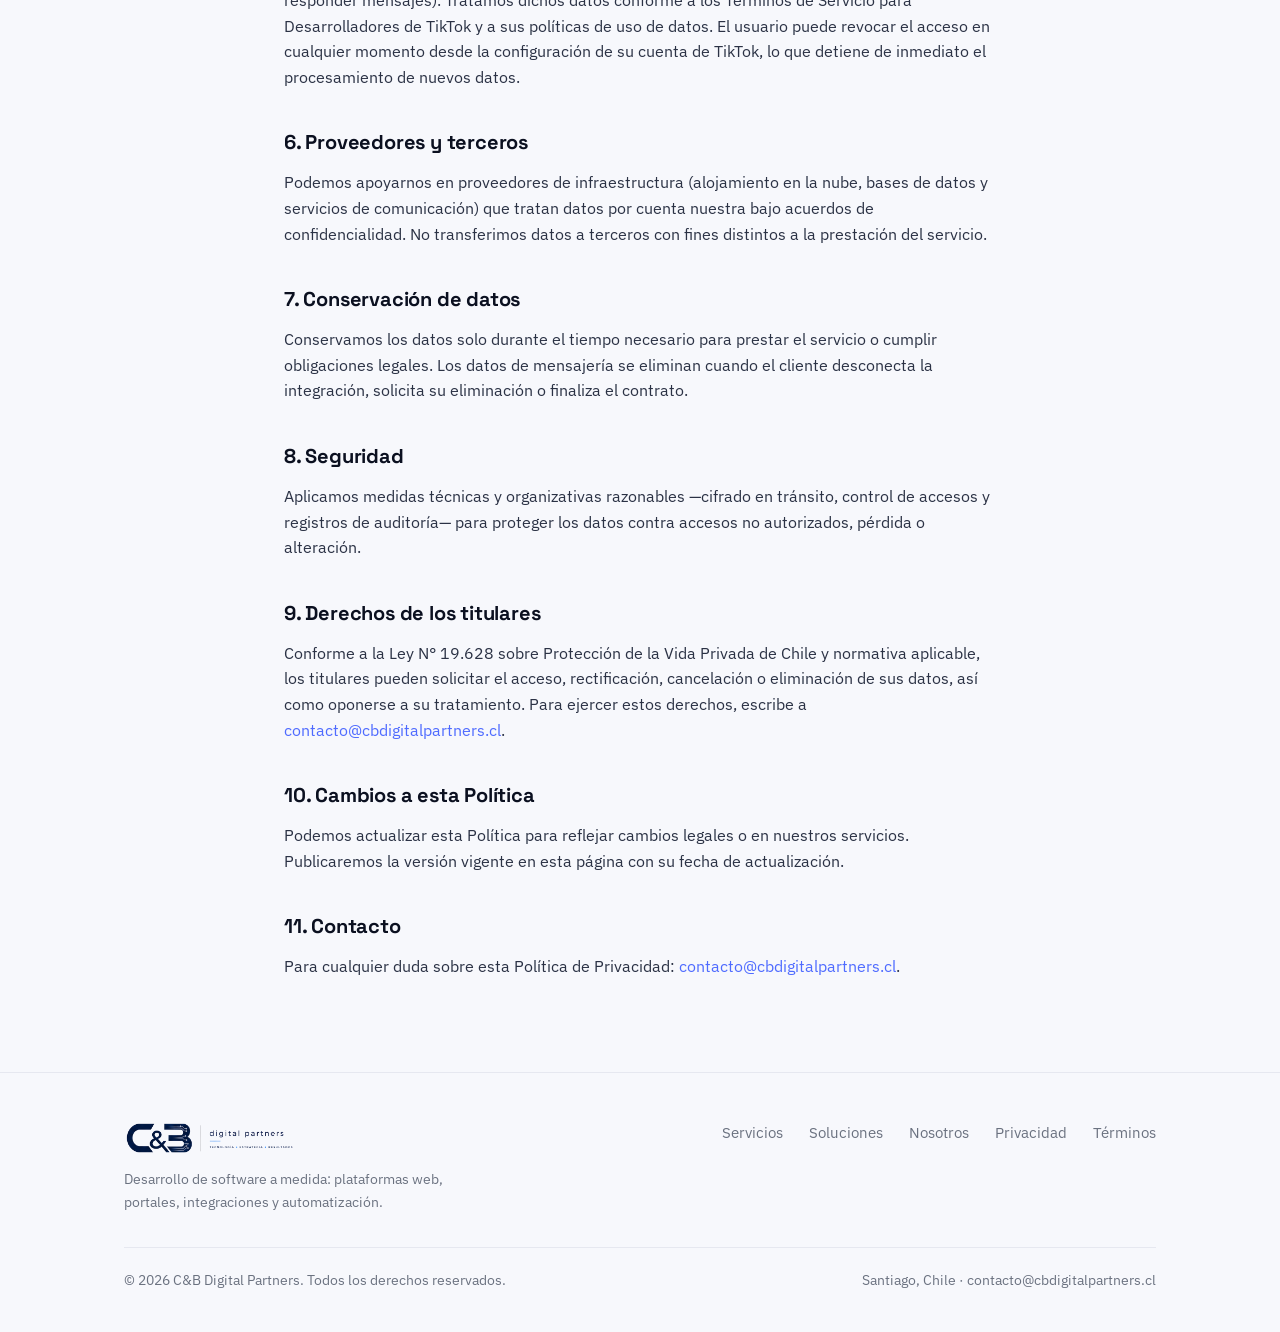
==== commit 4650e449: "distill, border" ====
--- a/privacidad.html
+++ b/privacidad.html
@@ -8,7 +8,7 @@
   <link rel="icon" href="assets/favicon.ico" sizes="any" />
   <link rel="preconnect" href="https://fonts.googleapis.com" />
   <link rel="preconnect" href="https://fonts.gstatic.com" crossorigin />
-  <link href="https://fonts.googleapis.com/css2?family=Inter:wght@400;500;600;700;800&display=swap" rel="stylesheet" />
+  <link href="https://fonts.googleapis.com/css2?family=IBM+Plex+Mono:wght@500;600&family=IBM+Plex+Sans:wght@400;500;600&family=Space+Grotesk:wght@500;600;700&display=swap" rel="stylesheet" />
   <link rel="stylesheet" href="styles.css" />
 </head>
 <body>
--- a/styles.css
+++ b/styles.css
@@ -9,6 +9,10 @@
   --white: #ffffff;
   --radius: 16px;
   --maxw: 1080px;
+  /* Type */
+  --font-display: "Space Grotesk", "Segoe UI", system-ui, sans-serif;
+  --font-body: "IBM Plex Sans", -apple-system, "Segoe UI", Roboto, sans-serif;
+  --font-mono: "IBM Plex Mono", ui-monospace, "Cascadia Code", monospace;
   /* Spacing scale — fluid */
   --space-xs: 0.75rem;
   --space-sm: clamp(1rem, 2vw, 1.5rem);
@@ -22,12 +26,14 @@
 html { scroll-behavior: smooth; }
 
 body {
-  font-family: "Inter", -apple-system, BlinkMacSystemFont, "Segoe UI", Roboto, Helvetica, Arial, sans-serif;
+  font-family: var(--font-body);
   color: var(--ink);
   background: var(--paper);
   line-height: 1.6;
   -webkit-font-smoothing: antialiased;
 }
+
+h1, h2, h3, .brand { font-family: var(--font-display); }
 
 a { color: inherit; text-decoration: none; }
 
@@ -82,35 +88,67 @@
 .hero {
   position: relative;
   overflow: hidden;
-  padding: 96px 0 84px;
-  background:
-    radial-gradient(800px 400px at 80% -10%, rgba(79,107,255,0.12), transparent),
-    radial-gradient(700px 360px at 0% 10%, rgba(0,212,179,0.10), transparent);
-}
-.eyebrow {
-  display: inline-flex; align-items: center; gap: 8px;
-  font-size: 0.8rem; font-weight: 600; letter-spacing: 0.02em;
-  color: var(--accent);
-  background: rgba(79,107,255,0.10);
-  padding: 6px 14px; border-radius: 999px;
-  margin-bottom: 22px;
-}
-.dot { width: 7px; height: 7px; border-radius: 50%; background: var(--accent-2); }
+  padding: clamp(5rem, 11vw, 8.5rem) 0 clamp(4.5rem, 9vw, 7rem);
+  background: radial-gradient(900px 460px at 80% -20%, rgba(79,107,255,0.10), transparent);
+}
+.hero-content { position: relative; z-index: 1; }
 .hero h1 {
-  font-size: clamp(2.1rem, 5vw, 3.4rem);
-  line-height: 1.08;
-  letter-spacing: -0.03em;
-  font-weight: 800;
-  max-width: 720px;
+  font-size: clamp(2.5rem, 6.4vw, 4.6rem);
+  line-height: 1.02;
+  letter-spacing: -0.035em;
+  font-weight: 700;
+  max-width: 14ch;
 }
 .hero h1 span { color: var(--accent); }
 .hero p.lead {
-  margin-top: 22px;
-  font-size: 1.12rem;
+  margin-top: clamp(1.25rem, 2.5vw, 1.75rem);
+  font-size: clamp(1.05rem, 1.6vw, 1.25rem);
   color: var(--muted);
-  max-width: 600px;
-}
-.hero-actions { margin-top: 34px; display: flex; gap: 14px; flex-wrap: wrap; }
+  max-width: 52ch;
+}
+.hero-actions { margin-top: clamp(2rem, 3vw, 2.5rem); display: flex; gap: 14px; flex-wrap: wrap; }
+
+/* Hero circuit signature */
+.hero-deco {
+  position: absolute; top: 50%; right: clamp(-60px, -3vw, -20px);
+  transform: translateY(-50%);
+  width: min(600px, 52%);
+  pointer-events: none;
+}
+.hero-deco svg { width: 100%; height: auto; display: block; overflow: visible; }
+@media (max-width: 880px) { .hero-deco { display: none; } }
+
+/* Entrance choreography */
+@keyframes heroDraw { to { stroke-dashoffset: 0; } }
+@keyframes heroPop { from { opacity: 0; transform: scale(0.3); } to { opacity: 1; transform: scale(1); } }
+@keyframes heroRise { from { opacity: 0; transform: translateY(18px); } to { opacity: 1; transform: none; } }
+
+.hero-content > * { opacity: 0; animation: heroRise 0.7s cubic-bezier(0.22, 1, 0.36, 1) forwards; }
+.hero-content > *:nth-child(1) { animation-delay: 0.05s; }
+.hero-content > *:nth-child(2) { animation-delay: 0.18s; }
+.hero-content > *:nth-child(3) { animation-delay: 0.30s; }
+
+.hero-deco .traces path {
+  stroke-dasharray: 1200; stroke-dashoffset: 1200;
+  animation: heroDraw 1.5s cubic-bezier(0.22, 1, 0.36, 1) forwards;
+}
+.hero-deco .traces path:nth-child(2) { animation-delay: 0.12s; }
+.hero-deco .traces path:nth-child(3) { animation-delay: 0.24s; }
+.hero-deco .traces path:nth-child(4) { animation-delay: 0.36s; }
+.hero-deco .traces path:nth-child(5) { animation-delay: 0.48s; }
+.hero-deco .traces path:nth-child(6) { animation-delay: 0.60s; }
+.hero-deco .traces path:nth-child(7) { animation-delay: 0.72s; }
+.hero-deco .nodes circle {
+  opacity: 0; transform-box: fill-box; transform-origin: center;
+  animation: heroPop 0.5s cubic-bezier(0.22, 1, 0.36, 1) forwards;
+}
+.hero-deco .nodes circle:nth-child(1) { animation-delay: 0.7s; }
+.hero-deco .nodes circle:nth-child(2) { animation-delay: 0.8s; }
+.hero-deco .nodes circle:nth-child(3) { animation-delay: 0.9s; }
+.hero-deco .nodes circle:nth-child(4) { animation-delay: 1.0s; }
+.hero-deco .nodes circle:nth-child(5) { animation-delay: 1.1s; }
+.hero-deco .nodes circle:nth-child(6) { animation-delay: 1.2s; }
+.hero-deco .nodes circle:nth-child(7) { animation-delay: 1.3s; }
 .btn {
   display: inline-flex; align-items: center; gap: 8px;
   padding: 13px 24px; border-radius: 12px;
@@ -127,7 +165,7 @@
 .section-head { max-width: 640px; margin-bottom: var(--space-lg); }
 .section-head h2 {
   font-size: clamp(1.6rem, 3.5vw, 2.3rem);
-  letter-spacing: -0.02em; font-weight: 800;
+  letter-spacing: -0.02em; font-weight: 700;
 }
 .section-head p { margin-top: 14px; color: var(--muted); font-size: 1.05rem; }
 
@@ -138,7 +176,7 @@
   gap: clamp(2rem, 6vw, 5rem);
   align-items: start;
 }
-.split-head h2 { font-size: clamp(1.6rem, 3.5vw, 2.3rem); letter-spacing: -0.02em; font-weight: 800; }
+.split-head h2 { font-size: clamp(1.6rem, 3.5vw, 2.3rem); letter-spacing: -0.02em; font-weight: 700; }
 .split-head p { margin-top: 14px; color: var(--muted); font-size: 1.05rem; }
 @media (min-width: 861px) { .split-head { position: sticky; top: 96px; } }
 @media (max-width: 860px) { .split { grid-template-columns: 1fr; gap: var(--space-md); } }
@@ -154,9 +192,10 @@
 .feature:first-child { border-top: 0; padding-top: 0; }
 .feature:last-child { padding-bottom: 0; }
 .feature-num {
-  font-size: 0.85rem; font-weight: 700; letter-spacing: 0.06em;
+  font-family: var(--font-mono);
+  font-size: 0.95rem; font-weight: 600; letter-spacing: 0.02em;
   color: var(--accent); font-variant-numeric: tabular-nums;
-  padding-top: 0.4rem;
+  padding-top: 0.35rem;
 }
 .feature h3 { font-size: 1.2rem; letter-spacing: -0.01em; margin-bottom: 6px; }
 .feature p { color: var(--muted); font-size: 0.98rem; }
@@ -171,7 +210,7 @@
   padding: clamp(1.5rem, 4vw, 2.75rem);
 }
 .sol-feature-media {
-  background: linear-gradient(135deg, rgba(79,107,255,0.10), rgba(0,212,179,0.10));
+  background: rgba(79,107,255,0.06);
   border: 1px solid var(--line);
   border-radius: 12px;
   aspect-ratio: 16 / 10;
@@ -206,11 +245,12 @@
 /* Solution card tag pill */
 .card .tag {
   display: inline-block;
-  font-size: 0.72rem; font-weight: 700; letter-spacing: 0.04em;
+  font-family: var(--font-mono);
+  font-size: 0.7rem; font-weight: 500; letter-spacing: 0.02em;
   text-transform: uppercase;
   color: var(--accent);
   background: rgba(79,107,255,0.10);
-  padding: 4px 10px; border-radius: 999px;
+  padding: 4px 10px; border-radius: 6px;
   margin-bottom: 14px;
 }
 
@@ -239,7 +279,6 @@
   border-radius: 24px;
   padding: 56px 48px;
   text-align: center;
-  background-image: radial-gradient(600px 240px at 50% 0%, rgba(79,107,255,0.35), transparent);
 }
 .cta-band h2 { font-size: clamp(1.6rem, 3.5vw, 2.2rem); letter-spacing: -0.02em; }
 .cta-band p { color: #aeb6d4; margin-top: 14px; font-size: 1.05rem; }
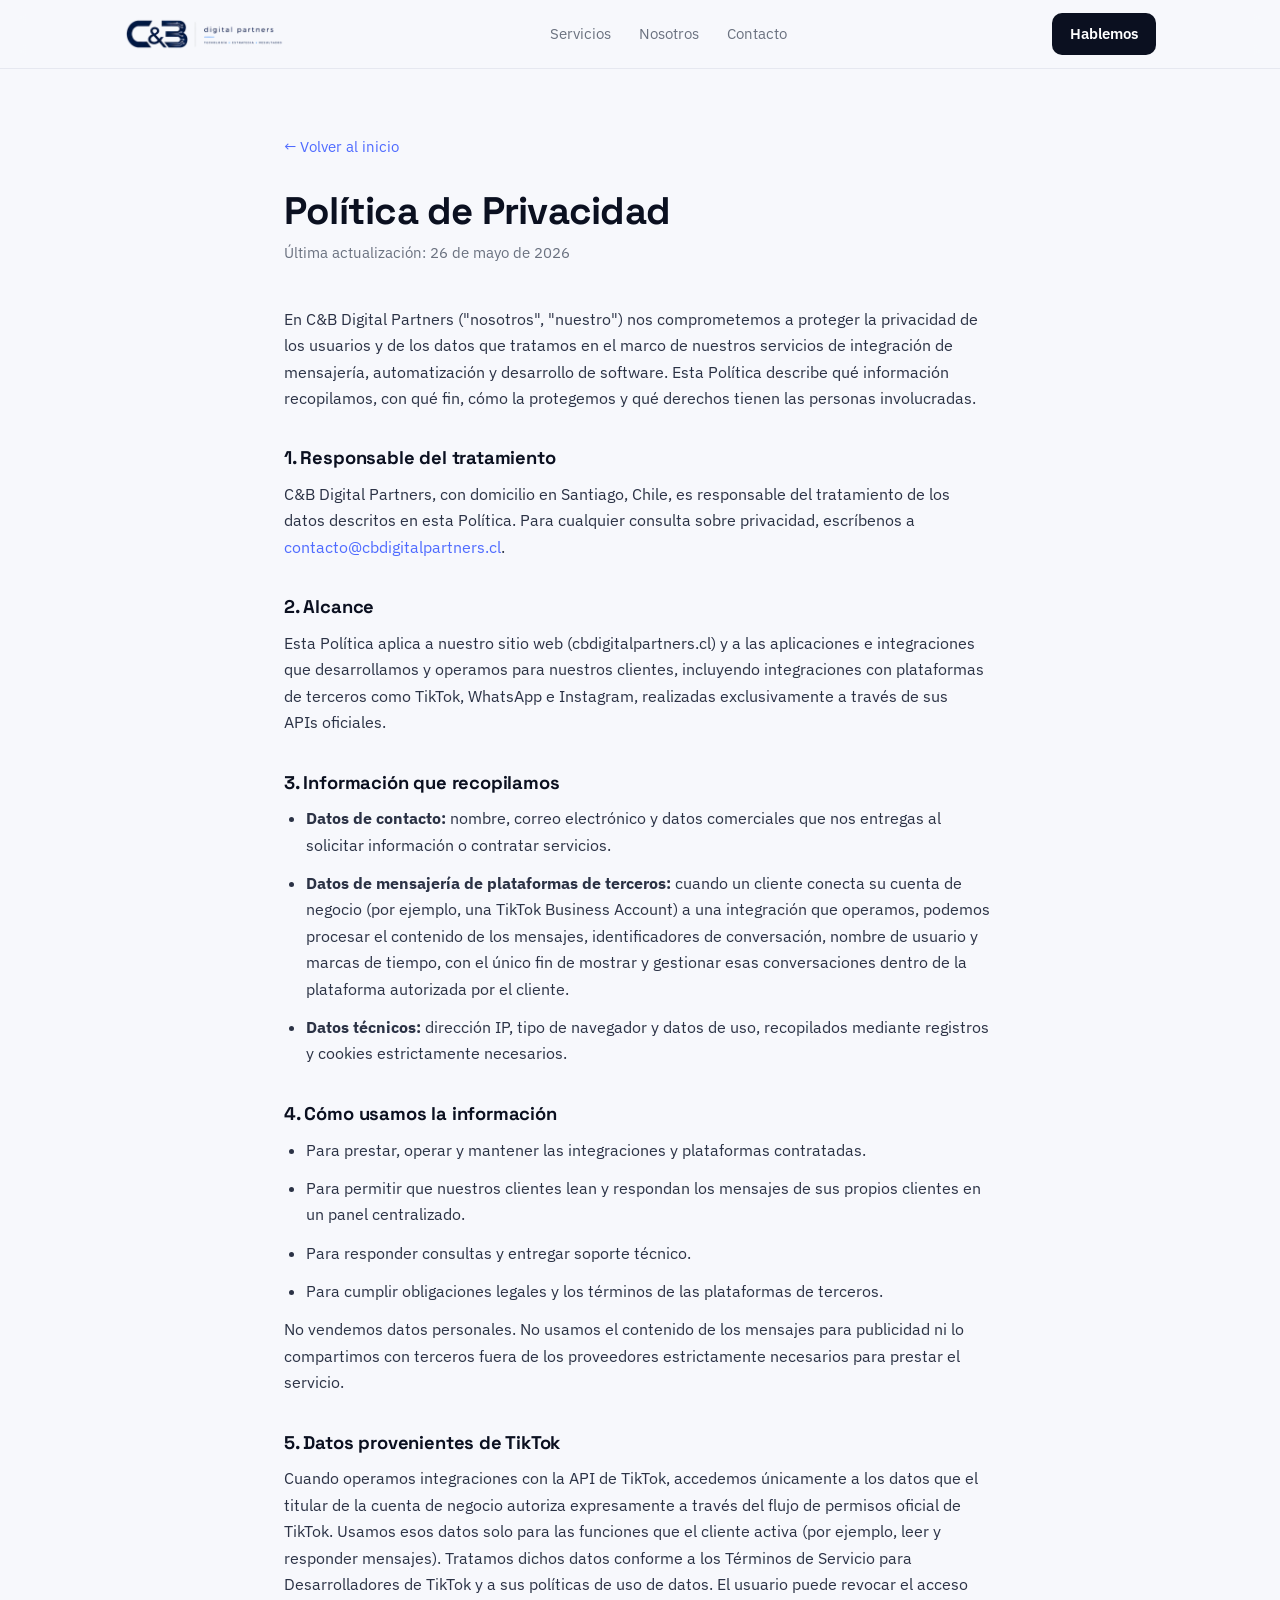
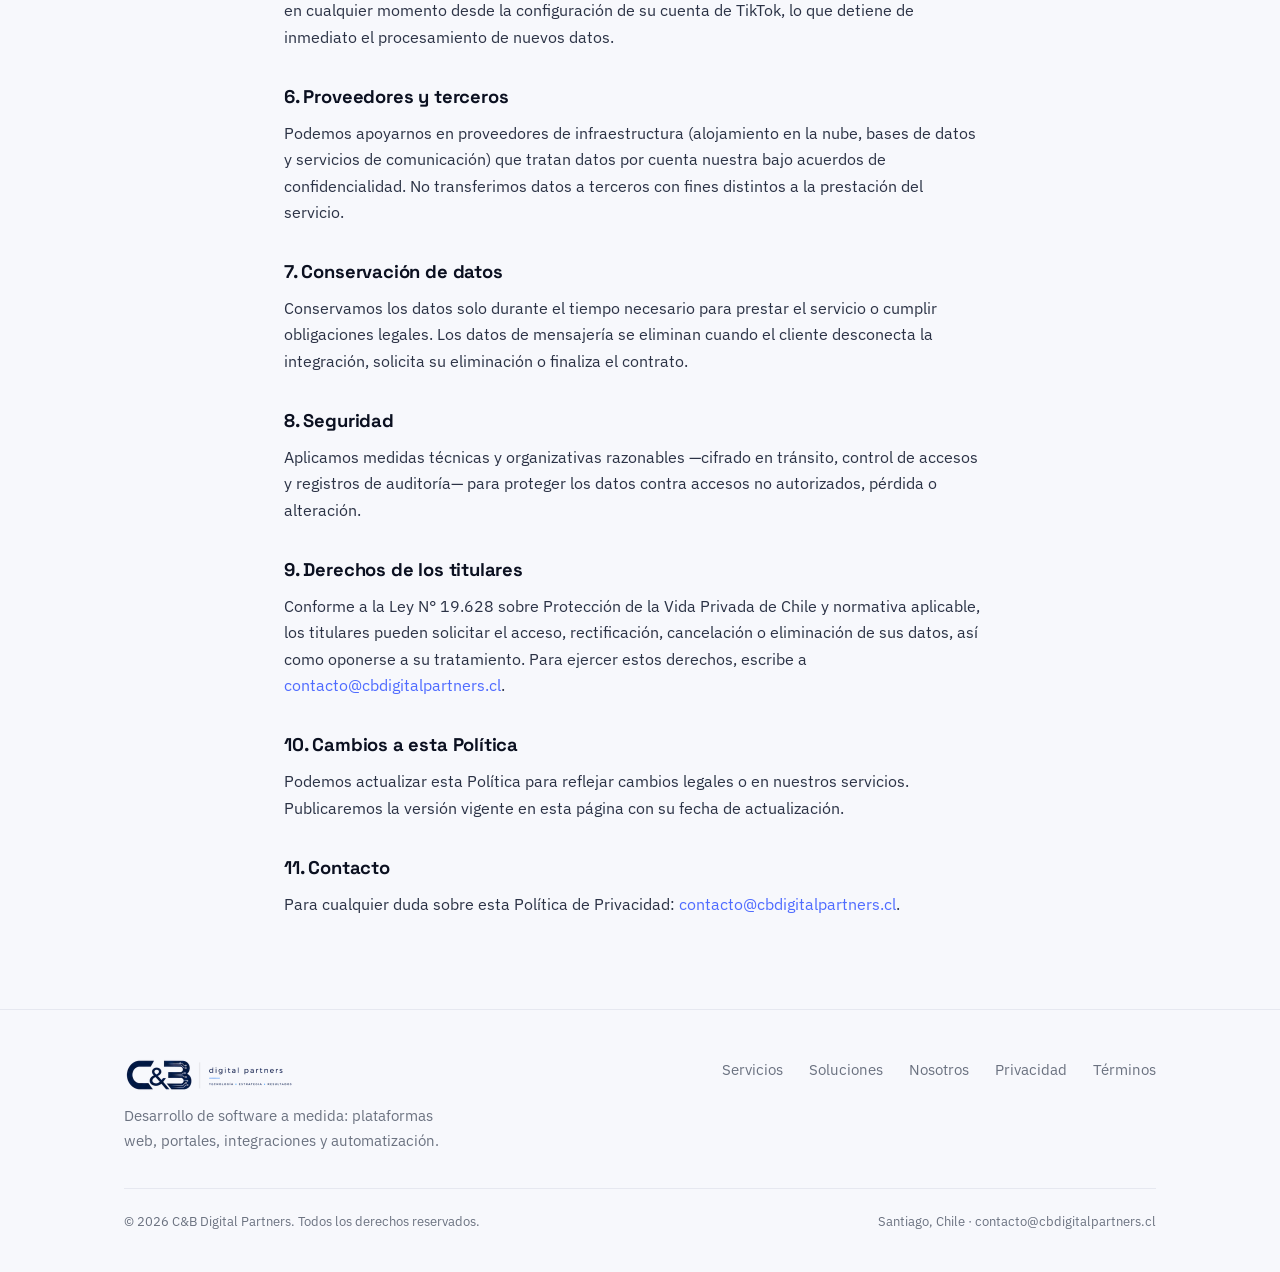
==== commit 6b46a324: "optimize" ====
--- a/privacidad.html
+++ b/privacidad.html
@@ -8,16 +8,17 @@
   <link rel="icon" href="assets/favicon.ico" sizes="any" />
   <link rel="preconnect" href="https://fonts.googleapis.com" />
   <link rel="preconnect" href="https://fonts.gstatic.com" crossorigin />
-  <link href="https://fonts.googleapis.com/css2?family=IBM+Plex+Mono:wght@500;600&family=IBM+Plex+Sans:wght@400;500;600&family=Space+Grotesk:wght@500;600;700&display=swap" rel="stylesheet" />
+  <link href="https://fonts.googleapis.com/css2?family=IBM+Plex+Mono:wght@500;600&family=IBM+Plex+Sans:wght@400;600&family=Space+Grotesk:wght@700&display=swap" rel="stylesheet" />
   <link rel="stylesheet" href="styles.css" />
 </head>
 <body>
+  <a href="#main" class="skip-link">Saltar al contenido</a>
   <header>
     <div class="wrap nav">
       <a href="index.html" class="brand" aria-label="C&amp;B Digital Partners">
         <img src="assets/logo-clean.png" alt="C&amp;B Digital Partners" width="160" height="32" />
       </a>
-      <nav class="nav-links">
+      <nav class="nav-links" aria-label="Navegación principal">
         <a href="index.html#servicios">Servicios</a>
         <a href="index.html#nosotros">Nosotros</a>
         <a href="index.html#contacto">Contacto</a>
@@ -26,7 +27,7 @@
     </div>
   </header>
 
-  <main class="legal">
+  <main class="legal" id="main">
     <div class="wrap">
       <a href="index.html" class="back">← Volver al inicio</a>
       <h1>Política de Privacidad</h1>
--- a/styles.css
+++ b/styles.css
@@ -13,6 +13,24 @@
   --font-display: "Space Grotesk", "Segoe UI", system-ui, sans-serif;
   --font-body: "IBM Plex Sans", -apple-system, "Segoe UI", Roboto, sans-serif;
   --font-mono: "IBM Plex Mono", ui-monospace, "Cascadia Code", monospace;
+  /* Type scale (~1.25 modular, fluid) */
+  --text-xs:   0.8125rem;                       /* 13px — micro / legal meta */
+  --text-sm:   0.9375rem;                        /* 15px — nav, captions */
+  --text-base: 1rem;                             /* 16px — body */
+  --text-lead: clamp(1.1rem, 1.5vw, 1.3rem);     /* intros, lead */
+  --text-lg:   clamp(1.15rem, 1.4vw, 1.3rem);    /* h3 / subheading */
+  --text-xl:   clamp(1.4rem, 2.4vw, 1.8rem);     /* featured h3 */
+  --text-2xl:  clamp(1.7rem, 3.6vw, 2.4rem);     /* section h2 */
+  --text-3xl:  clamp(1.9rem, 7vw, 4.6rem);       /* hero h1 */
+  /* Line height */
+  --lh-tight: 1.04;
+  --lh-snug:  1.18;
+  --lh-body:  1.65;
+  /* Weights */
+  --fw-regular: 400;
+  --fw-medium: 500;
+  --fw-semibold: 600;
+  --fw-bold: 700;
   /* Spacing scale — fluid */
   --space-xs: 0.75rem;
   --space-sm: clamp(1rem, 2vw, 1.5rem);
@@ -27,13 +45,20 @@
 
 body {
   font-family: var(--font-body);
+  font-size: var(--text-base);
   color: var(--ink);
   background: var(--paper);
-  line-height: 1.6;
+  line-height: var(--lh-body);
   -webkit-font-smoothing: antialiased;
+  text-rendering: optimizeLegibility;
 }
 
 h1, h2, h3, .brand { font-family: var(--font-display); }
+h1, h2, h3 {
+  line-height: var(--lh-snug);
+  font-weight: var(--fw-bold);
+  text-wrap: balance;
+}
 
 a { color: inherit; text-decoration: none; }
 
@@ -43,6 +68,16 @@
   outline-offset: 3px;
   border-radius: 4px;
 }
+
+/* Skip link — first focusable, hidden until focused */
+.skip-link {
+  position: absolute; left: 12px; top: -64px; z-index: 200;
+  background: var(--ink); color: #fff;
+  padding: 10px 16px; border-radius: 10px;
+  font-weight: 600; font-size: var(--text-sm);
+  transition: top 0.18s ease;
+}
+.skip-link:focus { top: 12px; }
 
 .wrap { max-width: var(--maxw); margin: 0 auto; padding: 0 24px; }
 
@@ -71,14 +106,14 @@
 }
 .brand img { height: 32px; width: auto; display: block; }
 .foot .brand img { height: 34px; }
-.nav-links { display: flex; gap: 28px; font-size: 0.92rem; color: var(--muted); }
+.nav-links { display: flex; gap: 28px; font-size: var(--text-sm); color: var(--muted); }
 .nav-links a:hover { color: var(--ink); }
 .nav-cta {
   background: var(--ink);
   color: #fff;
   padding: 9px 18px;
   border-radius: 10px;
-  font-size: 0.9rem;
+  font-size: var(--text-sm);
   font-weight: 600;
 }
 .nav-cta:hover { background: var(--ink-soft); }
@@ -93,27 +128,34 @@
 }
 .hero-content { position: relative; z-index: 1; }
 .hero h1 {
-  font-size: clamp(2.5rem, 6.4vw, 4.6rem);
-  line-height: 1.02;
+  font-size: var(--text-3xl);
+  line-height: var(--lh-tight);
   letter-spacing: -0.035em;
-  font-weight: 700;
   max-width: 14ch;
+  overflow-wrap: break-word;
 }
 .hero h1 span { color: var(--accent); }
 .hero p.lead {
   margin-top: clamp(1.25rem, 2.5vw, 1.75rem);
-  font-size: clamp(1.05rem, 1.6vw, 1.25rem);
+  font-size: var(--text-lead);
+  line-height: 1.5;
   color: var(--muted);
   max-width: 52ch;
 }
 .hero-actions { margin-top: clamp(2rem, 3vw, 2.5rem); display: flex; gap: 14px; flex-wrap: wrap; }
+@media (max-width: 400px) {
+  .hero-actions { flex-direction: column; align-items: stretch; }
+  .hero-actions .btn { justify-content: center; }
+}
 
 /* Hero circuit signature */
 .hero-deco {
   position: absolute; top: 50%; right: clamp(-60px, -3vw, -20px);
-  transform: translateY(-50%);
+  --tx: 0px; --ty: 0px; --rot: 0deg;
+  transform: translateY(-50%) translate3d(var(--tx), var(--ty), 0) rotate(var(--rot));
   width: min(600px, 52%);
   pointer-events: none;
+  will-change: transform;
 }
 .hero-deco svg { width: 100%; height: auto; display: block; overflow: visible; }
 @media (max-width: 880px) { .hero-deco { display: none; } }
@@ -149,6 +191,40 @@
 .hero-deco .nodes circle:nth-child(5) { animation-delay: 1.1s; }
 .hero-deco .nodes circle:nth-child(6) { animation-delay: 1.2s; }
 .hero-deco .nodes circle:nth-child(7) { animation-delay: 1.3s; }
+
+/* Living circuit — signal pulses ride the traces, live nodes glow */
+.hero-deco .pulse { opacity: 0; }
+@keyframes signal {
+  0%   { offset-distance: 0%;   opacity: 0; }
+  12%  { opacity: 1; }
+  88%  { opacity: 1; }
+  100% { offset-distance: 100%; opacity: 0; }
+}
+@keyframes nodeGlow { 0%, 100% { transform: scale(1); } 50% { transform: scale(1.28); } }
+
+@supports (offset-path: path("M0 0")) {
+  @media (prefers-reduced-motion: no-preference) {
+    .hero-deco .pulse {
+      filter: drop-shadow(0 0 5px rgba(79, 107, 255, 0.9));
+      animation: signal 3s linear infinite;
+    }
+    .hero-deco .pulse:nth-child(1) { animation-duration: 3.2s; animation-delay: 1.0s; }
+    .hero-deco .pulse:nth-child(2) { animation-duration: 4.0s; animation-delay: 1.8s; }
+    .hero-deco .pulse:nth-child(3) { animation-duration: 2.6s; animation-delay: 2.6s; }
+    .hero-deco .pulse:nth-child(4) { animation-duration: 2.2s; animation-delay: 1.3s; }
+    .hero-deco .pulse:nth-child(5) { animation-duration: 3.6s; animation-delay: 2.2s; }
+  }
+}
+@media (prefers-reduced-motion: no-preference) {
+  .hero-deco .nodes circle[stroke] {
+    filter: drop-shadow(0 0 4px rgba(79, 107, 255, 0.7));
+    animation: heroPop 0.5s cubic-bezier(0.22, 1, 0.36, 1) forwards,
+               nodeGlow 2.8s ease-in-out infinite;
+  }
+  .hero-deco .nodes circle:nth-child(3) { animation-delay: 0.9s, 1.6s; }
+  .hero-deco .nodes circle:nth-child(7) { animation-delay: 1.3s, 2.0s; }
+}
+
 .btn {
   display: inline-flex; align-items: center; gap: 8px;
   padding: 13px 24px; border-radius: 12px;
@@ -164,10 +240,10 @@
 section.block { padding: var(--space-xl) 0; }
 .section-head { max-width: 640px; margin-bottom: var(--space-lg); }
 .section-head h2 {
-  font-size: clamp(1.6rem, 3.5vw, 2.3rem);
-  letter-spacing: -0.02em; font-weight: 700;
-}
-.section-head p { margin-top: 14px; color: var(--muted); font-size: 1.05rem; }
+  font-size: var(--text-2xl);
+  letter-spacing: -0.02em;
+}
+.section-head p { margin-top: 14px; color: var(--muted); font-size: var(--text-lead); line-height: 1.5; max-width: 60ch; }
 
 /* ---------- Servicios: editorial split ---------- */
 .split {
@@ -176,8 +252,8 @@
   gap: clamp(2rem, 6vw, 5rem);
   align-items: start;
 }
-.split-head h2 { font-size: clamp(1.6rem, 3.5vw, 2.3rem); letter-spacing: -0.02em; font-weight: 700; }
-.split-head p { margin-top: 14px; color: var(--muted); font-size: 1.05rem; }
+.split-head h2 { font-size: var(--text-2xl); letter-spacing: -0.02em; }
+.split-head p { margin-top: 14px; color: var(--muted); font-size: var(--text-lead); line-height: 1.5; }
 @media (min-width: 861px) { .split-head { position: sticky; top: 96px; } }
 @media (max-width: 860px) { .split { grid-template-columns: 1fr; gap: var(--space-md); } }
 
@@ -193,12 +269,12 @@
 .feature:last-child { padding-bottom: 0; }
 .feature-num {
   font-family: var(--font-mono);
-  font-size: 0.95rem; font-weight: 600; letter-spacing: 0.02em;
+  font-size: var(--text-sm); font-weight: var(--fw-semibold); letter-spacing: 0.02em;
   color: var(--accent); font-variant-numeric: tabular-nums;
   padding-top: 0.35rem;
 }
-.feature h3 { font-size: 1.2rem; letter-spacing: -0.01em; margin-bottom: 6px; }
-.feature p { color: var(--muted); font-size: 0.98rem; }
+.feature h3 { font-size: var(--text-lg); letter-spacing: -0.01em; margin-bottom: 6px; }
+.feature p { color: var(--muted); font-size: var(--text-base); max-width: 56ch; }
 
 /* ---------- Soluciones: featured + supporting ---------- */
 .solutions { display: flex; flex-direction: column; gap: var(--space-sm); }
@@ -217,9 +293,10 @@
   display: grid; place-items: center;
   padding: clamp(1.5rem, 4vw, 3rem);
 }
+.sol-feature-media picture { display: contents; }
 .sol-feature-media img { width: 100%; max-width: 280px; height: auto; object-fit: contain; }
-.sol-feature-body h3 { font-size: clamp(1.3rem, 2.5vw, 1.6rem); letter-spacing: -0.02em; margin: 12px 0 10px; }
-.sol-feature-body p { color: var(--muted); font-size: 1rem; }
+.sol-feature-body h3 { font-size: var(--text-xl); letter-spacing: -0.02em; margin: 12px 0 10px; }
+.sol-feature-body p { color: var(--muted); font-size: var(--text-base); }
 @media (max-width: 720px) { .sol-feature { grid-template-columns: 1fr; } }
 
 .sol-grid { display: grid; grid-template-columns: repeat(3, 1fr); gap: var(--space-sm); }
@@ -228,9 +305,9 @@
 /* ---------- Nosotros: trust columns ---------- */
 .trust { display: grid; grid-template-columns: repeat(3, 1fr); gap: clamp(1.5rem, 4vw, 3rem); }
 .trust-item { padding-left: var(--space-sm); border-left: 2px solid var(--accent); }
-.trust-item h3 { font-size: 1.1rem; letter-spacing: -0.01em; margin-bottom: 8px; }
-.trust-item p { color: var(--muted); font-size: 0.96rem; }
-@media (max-width: 760px) {
+.trust-item h3 { font-size: var(--text-lg); letter-spacing: -0.01em; margin-bottom: 8px; }
+.trust-item p { color: var(--muted); font-size: var(--text-base); }
+@media (max-width: 860px) {
   .trust { grid-template-columns: 1fr; }
   .trust-item { border-left: 0; border-top: 2px solid var(--accent); padding-left: 0; padding-top: var(--space-sm); }
 }
@@ -262,11 +339,11 @@
   transition: transform 0.18s ease, box-shadow 0.18s ease, border-color 0.18s ease;
 }
 .card:hover { transform: translateY(-4px); box-shadow: 0 18px 40px rgba(11,16,32,0.08); border-color: transparent; }
-.card h3 { font-size: 1.15rem; letter-spacing: -0.01em; margin-bottom: 8px; }
-.card p { color: var(--muted); font-size: 0.96rem; }
+.card h3 { font-size: var(--text-lg); letter-spacing: -0.01em; margin-bottom: 8px; }
+.card p { color: var(--muted); font-size: var(--text-base); }
 .card-link {
   display: inline-flex; align-items: center; gap: 6px;
-  margin-top: 16px; font-weight: 600; font-size: 0.9rem;
+  margin-top: 16px; font-weight: 600; font-size: var(--text-sm);
   color: var(--accent);
   transition: gap 0.15s ease;
 }
@@ -277,12 +354,12 @@
   background: var(--ink);
   color: #fff;
   border-radius: 24px;
-  padding: 56px 48px;
+  padding: clamp(2.25rem, 6vw, 56px) clamp(1.25rem, 5vw, 48px);
   text-align: center;
 }
-.cta-band h2 { font-size: clamp(1.6rem, 3.5vw, 2.2rem); letter-spacing: -0.02em; }
-.cta-band p { color: #aeb6d4; margin-top: 14px; font-size: 1.05rem; }
-.cta-band .btn-primary { background: #fff; color: var(--ink); margin-top: 28px; }
+.cta-band h2 { font-size: var(--text-2xl); letter-spacing: -0.02em; }
+.cta-band p { color: #aeb6d4; margin-top: 14px; font-size: var(--text-lead); line-height: 1.5; max-width: 48ch; margin-inline: auto; }
+.cta-band .btn-primary { background: #fff; color: var(--ink); margin-top: 28px; max-width: 100%; overflow-wrap: anywhere; }
 .cta-band .btn-primary:hover { box-shadow: 0 12px 30px rgba(0,0,0,0.4); }
 
 /* ---------- Footer ---------- */
@@ -296,30 +373,84 @@
   flex-wrap: wrap; gap: 28px;
 }
 .foot .brand { margin-bottom: 12px; }
-.foot p { color: var(--muted); font-size: 0.9rem; max-width: 320px; }
-.foot-links { display: flex; gap: 26px; font-size: 0.92rem; color: var(--muted); }
+.foot p { color: var(--muted); font-size: var(--text-sm); max-width: 320px; }
+.foot-links { display: flex; gap: 26px; font-size: var(--text-sm); color: var(--muted); }
 .foot-links a:hover { color: var(--ink); }
 .foot-bottom {
   margin-top: 34px; padding-top: 22px; border-top: 1px solid var(--line);
-  font-size: 0.85rem; color: var(--muted);
+  font-size: var(--text-xs); color: var(--muted);
   display: flex; justify-content: space-between; flex-wrap: wrap; gap: 10px;
 }
+.foot-bottom span { overflow-wrap: anywhere; }
+.foot-bottom a { color: inherit; }
+.foot-bottom a:hover { color: var(--ink); }
 
 /* ---------- Legal pages ---------- */
 .legal { padding: 64px 0 40px; }
 .legal .wrap { max-width: 760px; }
-.legal h1 { font-size: clamp(1.8rem, 4vw, 2.6rem); letter-spacing: -0.02em; margin-bottom: 8px; }
-.legal .updated { color: var(--muted); font-size: 0.9rem; margin-bottom: 40px; }
-.legal h2 { font-size: 1.25rem; margin: 36px 0 12px; letter-spacing: -0.01em; }
-.legal p, .legal li { color: #2b3245; font-size: 1rem; margin-bottom: 12px; }
+.legal h1 { font-size: var(--text-2xl); letter-spacing: -0.02em; margin-bottom: 8px; }
+.legal .updated { color: var(--muted); font-size: var(--text-sm); margin-bottom: 40px; }
+.legal h2 { font-size: var(--text-lg); margin: 36px 0 12px; letter-spacing: -0.01em; }
+.legal p, .legal li { color: #2b3245; font-size: var(--text-base); margin-bottom: 12px; max-width: 70ch; }
 .legal ul { padding-left: 22px; }
 .legal a { color: var(--accent); }
 .legal a:hover { text-decoration: underline; }
 .back {
   display: inline-flex; align-items: center; gap: 6px;
-  color: var(--muted); font-size: 0.9rem; margin-bottom: 28px;
+  color: var(--muted); font-size: var(--text-sm); margin-bottom: 28px;
 }
 .back:hover { color: var(--ink); }
+
+/* ---------- Delight: micro-interactions ---------- */
+/* Tactile button press */
+.btn:active { transform: translateY(1px) scale(0.992); }
+.btn-primary:active { box-shadow: 0 4px 12px rgba(11,16,32,0.22); }
+
+/* Nav links: underline that wipes in from the left */
+.nav-links a { position: relative; }
+.nav-links a::after {
+  content: ""; position: absolute; left: 0; right: 0; bottom: -5px; height: 2px;
+  background: var(--accent); border-radius: 2px;
+  transform: scaleX(0); transform-origin: left;
+  transition: transform 0.25s cubic-bezier(0.22, 1, 0.36, 1);
+}
+.nav-links a:hover::after { transform: scaleX(1); }
+
+/* Card hover: accent edge instead of vanishing border */
+.card:hover { border-color: color-mix(in oklab, var(--accent) 35%, var(--line)); }
+
+/* Scroll reveal (added by scripts.js only when motion is welcome) */
+.reveal-on .reveal {
+  opacity: 0; transform: translateY(22px);
+  transition: opacity 0.6s cubic-bezier(0.22, 1, 0.36, 1),
+              transform 0.6s cubic-bezier(0.22, 1, 0.36, 1);
+}
+.reveal-on .reveal.is-visible { opacity: 1; transform: none; }
+.reveal-on .feature:nth-child(2).reveal { transition-delay: 0.06s; }
+.reveal-on .feature:nth-child(3).reveal { transition-delay: 0.12s; }
+.reveal-on .feature:nth-child(4).reveal { transition-delay: 0.18s; }
+.reveal-on .sol-grid > *:nth-child(2).reveal { transition-delay: 0.08s; }
+.reveal-on .sol-grid > *:nth-child(3).reveal { transition-delay: 0.16s; }
+.reveal-on .trust-item:nth-child(2).reveal { transition-delay: 0.08s; }
+.reveal-on .trust-item:nth-child(3).reveal { transition-delay: 0.16s; }
+
+/* ---------- App-grade scroll chrome ---------- */
+.scroll-progress {
+  position: fixed; top: 0; left: 0; right: 0; height: 3px;
+  transform-origin: 0 50%; transform: scaleX(0);
+  background: linear-gradient(90deg, var(--accent), var(--accent-2));
+  z-index: 100;
+}
+@supports (animation-timeline: scroll()) {
+  .scroll-progress {
+    animation: scrollProgress linear both;
+    animation-timeline: scroll(root block);
+  }
+  @keyframes scrollProgress { to { transform: scaleX(1); } }
+}
+/* Scrollspy active nav link (toggled by scripts.js) */
+.nav-links a.is-active { color: var(--ink); }
+.nav-links a.is-active::after { transform: scaleX(1); }
 
 /* ---------- Reduced motion ---------- */
 @media (prefers-reduced-motion: reduce) {
@@ -330,4 +461,25 @@
     transition-duration: 0.01ms !important;
   }
   .card:hover, .btn-primary:hover { transform: none; }
-}
+  .reveal { opacity: 1 !important; transform: none !important; }
+  .scroll-progress { display: none; }
+}
+
+/* ---------- High-contrast / forced colors ---------- */
+@media (forced-colors: active) {
+  .card, .sol-feature-media, .trust-item { border: 1px solid CanvasText; }
+  .scroll-progress { background: Highlight; }
+  :focus-visible { outline-color: Highlight; }
+}
+
+/* ---------- Print ---------- */
+@media print {
+  .scroll-progress, .hero-deco, .nav-links, .nav-cta, .skip-link { display: none !important; }
+  header { position: static; border: none; }
+  .hero { background: none; padding: 1rem 0; }
+  *, *::before, *::after { animation: none !important; transition: none !important; }
+  .reveal { opacity: 1 !important; transform: none !important; }
+  body { color: #000; background: #fff; }
+  a { color: #000; }
+  .card { break-inside: avoid; box-shadow: none; }
+}
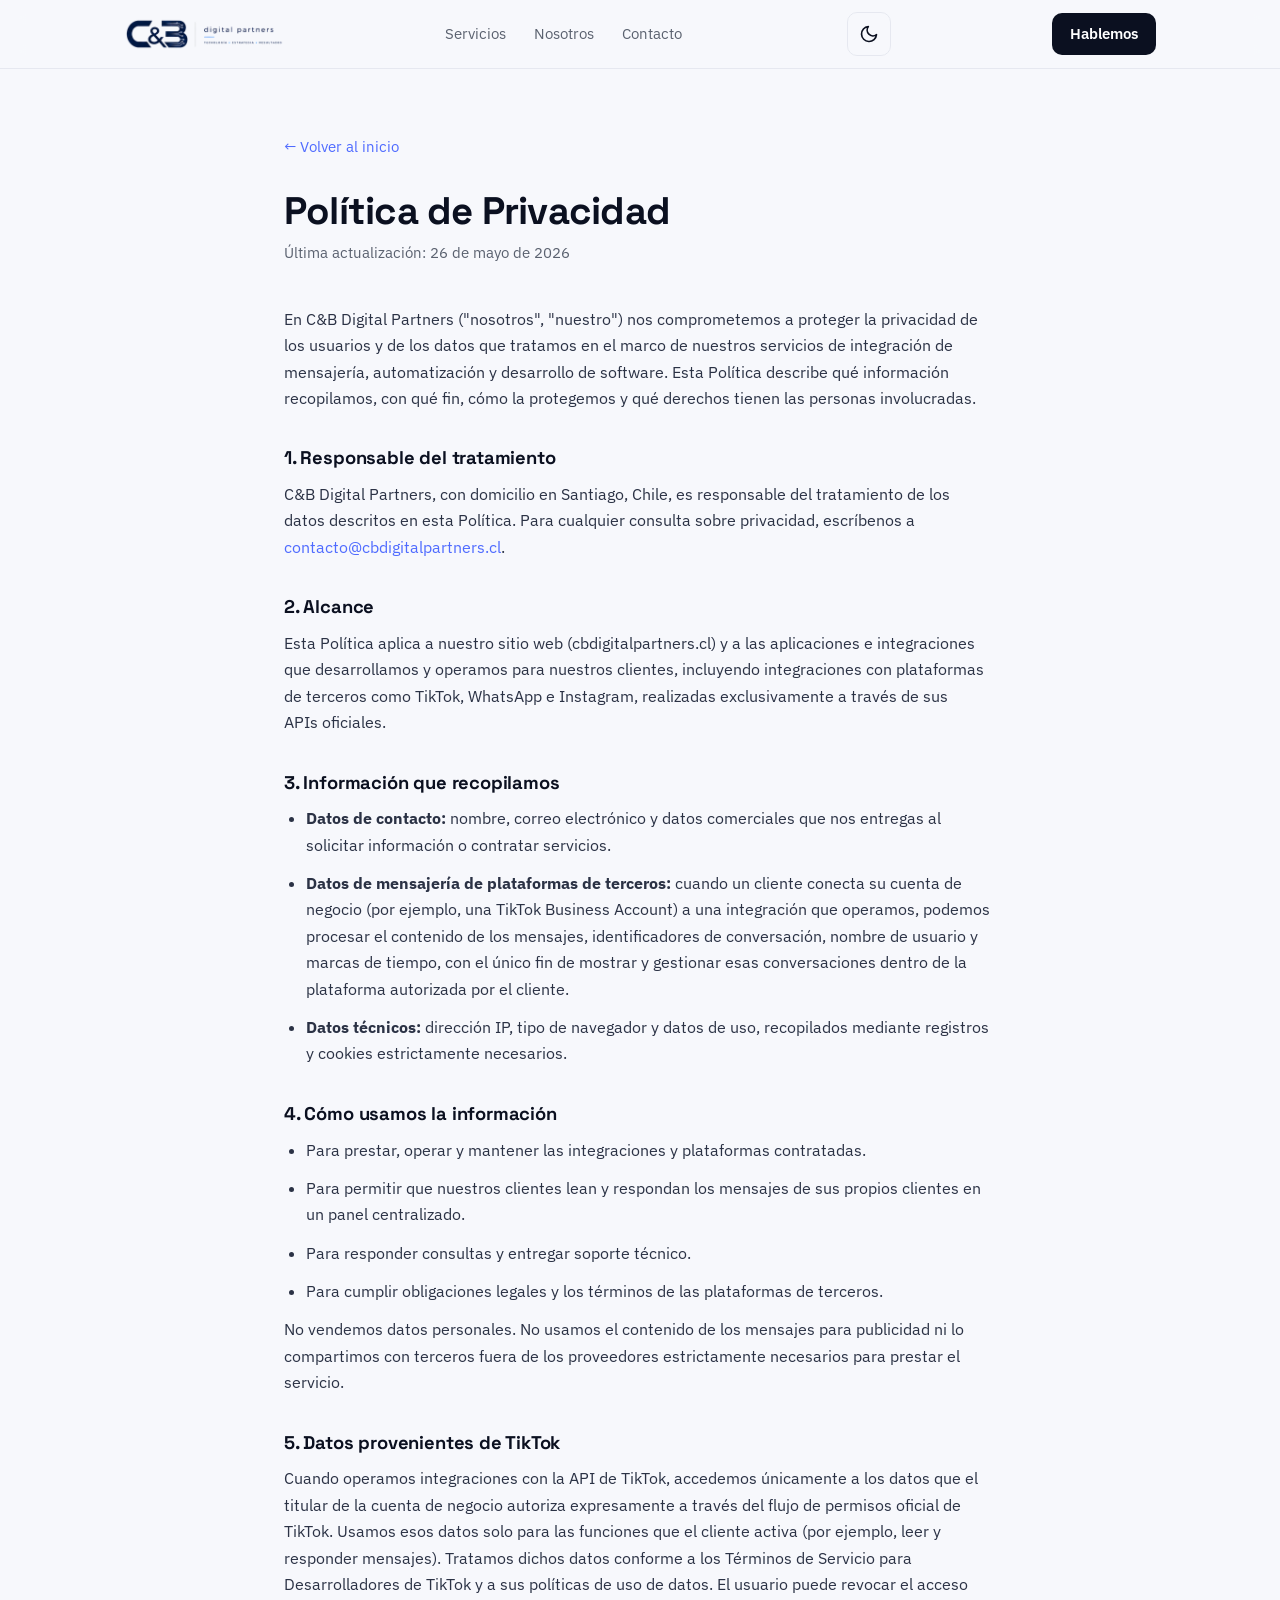
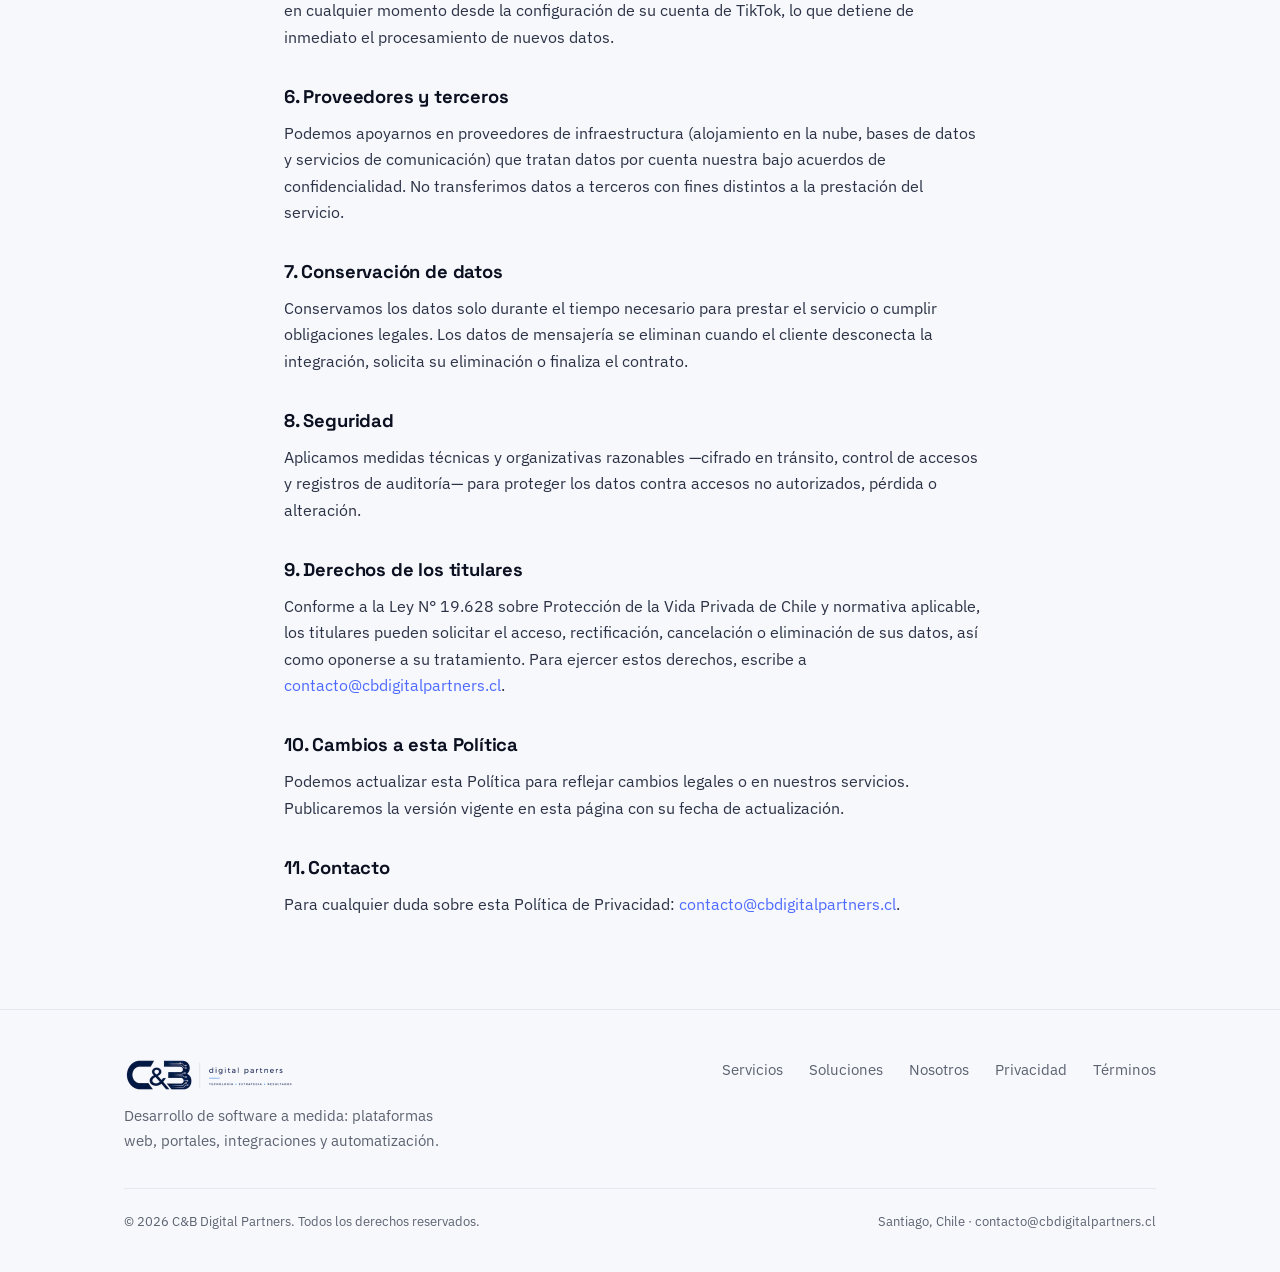
==== commit 0c80d07b: "adapt mas theme selector" ====
--- a/privacidad.html
+++ b/privacidad.html
@@ -9,6 +9,7 @@
   <link rel="preconnect" href="https://fonts.googleapis.com" />
   <link rel="preconnect" href="https://fonts.gstatic.com" crossorigin />
   <link href="https://fonts.googleapis.com/css2?family=IBM+Plex+Mono:wght@500;600&family=IBM+Plex+Sans:wght@400;600&family=Space+Grotesk:wght@700&display=swap" rel="stylesheet" />
+  <script>(function(){try{var t=localStorage.getItem('cb-theme');if(t==='dark')document.documentElement.classList.add('theme-dark');else if(t==='light')document.documentElement.classList.add('theme-light');}catch(e){}})();</script>
   <link rel="stylesheet" href="styles.css" />
 </head>
 <body>
@@ -23,6 +24,10 @@
         <a href="index.html#nosotros">Nosotros</a>
         <a href="index.html#contacto">Contacto</a>
       </nav>
+      <button type="button" class="theme-toggle" aria-label="Cambiar tema claro u oscuro" title="Cambiar tema">
+        <svg class="icon-moon" viewBox="0 0 24 24" fill="none" stroke="currentColor" stroke-width="2" stroke-linecap="round" stroke-linejoin="round" aria-hidden="true"><path d="M21 12.8A9 9 0 1 1 11.2 3a7 7 0 0 0 9.8 9.8z"/></svg>
+        <svg class="icon-sun" viewBox="0 0 24 24" fill="none" stroke="currentColor" stroke-width="2" stroke-linecap="round" stroke-linejoin="round" aria-hidden="true"><circle cx="12" cy="12" r="4"/><path d="M12 2v2M12 20v2M4.9 4.9l1.4 1.4M17.7 17.7l1.4 1.4M2 12h2M20 12h2M4.9 19.1l1.4-1.4M17.7 6.3l1.4-1.4"/></svg>
+      </button>
       <a href="index.html#contacto" class="nav-cta">Hablemos</a>
     </div>
   </header>
@@ -103,5 +108,6 @@
       </div>
     </div>
   </footer>
+  <script src="scripts.js" defer></script>
 </body>
 </html>
--- a/styles.css
+++ b/styles.css
@@ -1,31 +1,54 @@
 :root {
-  --ink: #0b1020;
+  color-scheme: light;
+  --ink: #0b1020;        /* primary text */
   --ink-soft: #161d33;
-  --paper: #f7f8fc;
-  --muted: #6b7280;
-  --line: #e6e8f0;
+  --paper: #f7f8fc;      /* page background */
+  --muted: #5b6270;      /* secondary text (AA with headroom) */
+  --line: #e6e8f0;       /* borders */
   --accent: #4f6bff;
   --accent-2: #00d4b3;
-  --white: #ffffff;
+  --white: #ffffff;      /* card surface */
+  /* Theme-aware surfaces that must NOT flip with text */
+  --surface-alt: #eef1fb;        /* alt section wash */
+  --invert-bg: #0b1020;          /* dark buttons / nav CTA */
+  --invert-bg-hover: #161d33;
+  --invert-text: #ffffff;
+  --band-bg: #0b1020;            /* CTA band */
+  --band-text: #ffffff;
+  --band-muted: #aeb6d4;
+  --legal-text: #2b3245;         /* legal body */
+  --shadow: 11, 16, 32;          /* rgb for elevation shadows */
+  /* Radius scale */
+  --radius-xs: 6px;
+  --radius-sm: 10px;
+  --radius-md: 12px;
   --radius: 16px;
+  --radius-lg: 24px;
+  /* Motion */
+  --ease-out: cubic-bezier(0.22, 1, 0.36, 1);
+  --dur-1: 0.15s;
+  --dur-2: 0.2s;
   --maxw: 1080px;
   /* Type */
   --font-display: "Space Grotesk", "Segoe UI", system-ui, sans-serif;
   --font-body: "IBM Plex Sans", -apple-system, "Segoe UI", Roboto, sans-serif;
   --font-mono: "IBM Plex Mono", ui-monospace, "Cascadia Code", monospace;
   /* Type scale (~1.25 modular, fluid) */
-  --text-xs:   0.8125rem;                       /* 13px — micro / legal meta */
+  --text-2xs:  0.72rem;                          /* micro labels (mono tags) */
+  --text-xs:   0.8125rem;                        /* 13px — micro / legal meta */
   --text-sm:   0.9375rem;                        /* 15px — nav, captions */
   --text-base: 1rem;                             /* 16px — body */
+  --text-md:   0.98rem;                          /* buttons */
   --text-lead: clamp(1.1rem, 1.5vw, 1.3rem);     /* intros, lead */
   --text-lg:   clamp(1.15rem, 1.4vw, 1.3rem);    /* h3 / subheading */
   --text-xl:   clamp(1.4rem, 2.4vw, 1.8rem);     /* featured h3 */
   --text-2xl:  clamp(1.7rem, 3.6vw, 2.4rem);     /* section h2 */
   --text-3xl:  clamp(1.9rem, 7vw, 4.6rem);       /* hero h1 */
   /* Line height */
-  --lh-tight: 1.04;
-  --lh-snug:  1.18;
-  --lh-body:  1.65;
+  --lh-tight:   1.04;
+  --lh-snug:    1.18;
+  --lh-relaxed: 1.5;
+  --lh-body:    1.65;
   /* Weights */
   --fw-regular: 400;
   --fw-medium: 500;
@@ -39,6 +62,55 @@
   --space-xl: clamp(4.5rem, 10vw, 7.5rem);
 }
 
+/* ---------- Dark theme ---------- */
+/* Shared dark token values: applied automatically by system preference,
+   or manually via .theme-dark on <html>. .theme-light forces light. */
+.theme-dark {
+  color-scheme: dark;
+  --ink: #eceffa;
+  --ink-soft: #c5cbe0;
+  --paper: #0a0e1a;
+  --muted: #99a2bd;
+  --line: #232a42;
+  --accent: #7488ff;
+  --white: #11162b;
+  --surface-alt: #0d1322;
+  --invert-bg: #eceffa;
+  --invert-bg-hover: #ffffff;
+  --invert-text: #0a0e1a;
+  --band-bg: #141b33;
+  --band-text: #ffffff;
+  --band-muted: #b6bdd6;
+  --legal-text: #c5cbe0;
+  --shadow: 0, 0, 0;
+}
+@media (prefers-color-scheme: dark) {
+  :root:not(.theme-light) {
+    color-scheme: dark;
+    --ink: #eceffa;
+    --ink-soft: #c5cbe0;
+    --paper: #0a0e1a;
+    --muted: #99a2bd;
+    --line: #232a42;
+    --accent: #7488ff;
+    --white: #11162b;
+    --surface-alt: #0d1322;
+    --invert-bg: #eceffa;
+    --invert-bg-hover: #ffffff;
+    --invert-text: #0a0e1a;
+    --band-bg: #141b33;
+    --band-text: #ffffff;
+    --band-muted: #b6bdd6;
+    --legal-text: #c5cbe0;
+    --shadow: 0, 0, 0;
+  }
+}
+/* Logo is dark-on-transparent → render as white wordmark on dark surfaces */
+.theme-dark .brand img { filter: brightness(0) invert(1); }
+@media (prefers-color-scheme: dark) {
+  :root:not(.theme-light) .brand img { filter: brightness(0) invert(1); }
+}
+
 * { box-sizing: border-box; margin: 0; padding: 0; }
 
 html { scroll-behavior: smooth; }
@@ -72,10 +144,10 @@
 /* Skip link — first focusable, hidden until focused */
 .skip-link {
   position: absolute; left: 12px; top: -64px; z-index: 200;
-  background: var(--ink); color: #fff;
-  padding: 10px 16px; border-radius: 10px;
-  font-weight: 600; font-size: var(--text-sm);
-  transition: top 0.18s ease;
+  background: var(--invert-bg); color: var(--invert-text);
+  padding: 10px 16px; border-radius: var(--radius-sm);
+  font-weight: var(--fw-semibold); font-size: var(--text-sm);
+  transition: top var(--dur-2) var(--ease-out);
 }
 .skip-link:focus { top: 12px; }
 
@@ -86,7 +158,7 @@
   position: sticky;
   top: 0;
   z-index: 50;
-  background: rgba(247, 248, 252, 0.85);
+  background: color-mix(in srgb, var(--paper) 85%, transparent);
   backdrop-filter: saturate(180%) blur(12px);
   border-bottom: 1px solid var(--line);
 }
@@ -100,23 +172,39 @@
   display: flex;
   align-items: center;
   gap: 10px;
-  font-weight: 700;
-  letter-spacing: -0.02em;
-  font-size: 1.05rem;
 }
 .brand img { height: 32px; width: auto; display: block; }
 .foot .brand img { height: 34px; }
 .nav-links { display: flex; gap: 28px; font-size: var(--text-sm); color: var(--muted); }
 .nav-links a:hover { color: var(--ink); }
 .nav-cta {
-  background: var(--ink);
-  color: #fff;
+  background: var(--invert-bg);
+  color: var(--invert-text);
   padding: 9px 18px;
-  border-radius: 10px;
+  border-radius: var(--radius-sm);
   font-size: var(--text-sm);
-  font-weight: 600;
-}
-.nav-cta:hover { background: var(--ink-soft); }
+  font-weight: var(--fw-semibold);
+}
+.nav-cta:hover { background: var(--invert-bg-hover); }
+
+/* Theme toggle — 44px touch target, icon swaps with resolved theme */
+.theme-toggle {
+  display: inline-grid; place-items: center;
+  width: 44px; height: 44px; margin-left: 4px;
+  border: 1px solid var(--line); border-radius: var(--radius-sm);
+  background: transparent; color: var(--ink); cursor: pointer;
+  transition: background var(--dur-1) var(--ease-out), border-color var(--dur-1) var(--ease-out);
+}
+.theme-toggle:hover { background: color-mix(in srgb, var(--ink) 6%, transparent); border-color: var(--accent); }
+.theme-toggle svg { width: 20px; height: 20px; display: block; }
+.theme-toggle .icon-sun { display: none; }
+/* Resolved-dark → show sun (action: go light); else show moon */
+.theme-dark .theme-toggle .icon-sun { display: block; }
+.theme-dark .theme-toggle .icon-moon { display: none; }
+@media (prefers-color-scheme: dark) {
+  :root:not(.theme-light) .theme-toggle .icon-sun { display: block; }
+  :root:not(.theme-light) .theme-toggle .icon-moon { display: none; }
+}
 @media (max-width: 720px) { .nav-links { display: none; } }
 
 /* ---------- Hero ---------- */
@@ -124,7 +212,7 @@
   position: relative;
   overflow: hidden;
   padding: clamp(5rem, 11vw, 8.5rem) 0 clamp(4.5rem, 9vw, 7rem);
-  background: radial-gradient(900px 460px at 80% -20%, rgba(79,107,255,0.10), transparent);
+  background: radial-gradient(900px 460px at 80% -20%, color-mix(in srgb, var(--accent) 10%, transparent), transparent);
 }
 .hero-content { position: relative; z-index: 1; }
 .hero h1 {
@@ -138,7 +226,7 @@
 .hero p.lead {
   margin-top: clamp(1.25rem, 2.5vw, 1.75rem);
   font-size: var(--text-lead);
-  line-height: 1.5;
+  line-height: var(--lh-relaxed);
   color: var(--muted);
   max-width: 52ch;
 }
@@ -205,7 +293,7 @@
 @supports (offset-path: path("M0 0")) {
   @media (prefers-reduced-motion: no-preference) {
     .hero-deco .pulse {
-      filter: drop-shadow(0 0 5px rgba(79, 107, 255, 0.9));
+      filter: drop-shadow(0 0 5px color-mix(in srgb, var(--accent) 90%, transparent));
       animation: signal 3s linear infinite;
     }
     .hero-deco .pulse:nth-child(1) { animation-duration: 3.2s; animation-delay: 1.0s; }
@@ -217,7 +305,7 @@
 }
 @media (prefers-reduced-motion: no-preference) {
   .hero-deco .nodes circle[stroke] {
-    filter: drop-shadow(0 0 4px rgba(79, 107, 255, 0.7));
+    filter: drop-shadow(0 0 4px color-mix(in srgb, var(--accent) 70%, transparent));
     animation: heroPop 0.5s cubic-bezier(0.22, 1, 0.36, 1) forwards,
                nodeGlow 2.8s ease-in-out infinite;
   }
@@ -227,12 +315,12 @@
 
 .btn {
   display: inline-flex; align-items: center; gap: 8px;
-  padding: 13px 24px; border-radius: 12px;
-  font-weight: 600; font-size: 0.98rem;
-  transition: transform 0.15s ease, box-shadow 0.15s ease;
-}
-.btn-primary { background: var(--ink); color: #fff; }
-.btn-primary:hover { transform: translateY(-2px); box-shadow: 0 12px 30px rgba(11,16,32,0.25); }
+  padding: 13px 24px; border-radius: var(--radius-md);
+  font-weight: var(--fw-semibold); font-size: var(--text-md);
+  transition: transform var(--dur-1) var(--ease-out), box-shadow var(--dur-1) var(--ease-out);
+}
+.btn-primary { background: var(--invert-bg); color: var(--invert-text); }
+.btn-primary:hover { transform: translateY(-2px); box-shadow: 0 12px 30px rgba(var(--shadow), 0.25); }
 .btn-ghost { background: var(--white); color: var(--ink); border: 1px solid var(--line); }
 .btn-ghost:hover { border-color: var(--accent); color: var(--accent); }
 
@@ -243,7 +331,7 @@
   font-size: var(--text-2xl);
   letter-spacing: -0.02em;
 }
-.section-head p { margin-top: 14px; color: var(--muted); font-size: var(--text-lead); line-height: 1.5; max-width: 60ch; }
+.section-head p { margin-top: 14px; color: var(--muted); font-size: var(--text-lead); line-height: var(--lh-relaxed); max-width: 60ch; }
 
 /* ---------- Servicios: editorial split ---------- */
 .split {
@@ -253,7 +341,7 @@
   align-items: start;
 }
 .split-head h2 { font-size: var(--text-2xl); letter-spacing: -0.02em; }
-.split-head p { margin-top: 14px; color: var(--muted); font-size: var(--text-lead); line-height: 1.5; }
+.split-head p { margin-top: 14px; color: var(--muted); font-size: var(--text-lead); line-height: var(--lh-relaxed); }
 @media (min-width: 861px) { .split-head { position: sticky; top: 96px; } }
 @media (max-width: 860px) { .split { grid-template-columns: 1fr; gap: var(--space-md); } }
 
@@ -286,9 +374,9 @@
   padding: clamp(1.5rem, 4vw, 2.75rem);
 }
 .sol-feature-media {
-  background: rgba(79,107,255,0.06);
+  background: color-mix(in srgb, var(--accent) 7%, transparent);
   border: 1px solid var(--line);
-  border-radius: 12px;
+  border-radius: var(--radius-md);
   aspect-ratio: 16 / 10;
   display: grid; place-items: center;
   padding: clamp(1.5rem, 4vw, 3rem);
@@ -314,7 +402,7 @@
 
 /* Alternate section background */
 section.block.alt {
-  background: linear-gradient(180deg, #eef1fb 0%, var(--paper) 100%);
+  background: linear-gradient(180deg, var(--surface-alt) 0%, var(--paper) 100%);
   border-top: 1px solid var(--line);
   border-bottom: 1px solid var(--line);
 }
@@ -323,11 +411,11 @@
 .card .tag {
   display: inline-block;
   font-family: var(--font-mono);
-  font-size: 0.7rem; font-weight: 500; letter-spacing: 0.02em;
+  font-size: var(--text-2xs); font-weight: var(--fw-medium); letter-spacing: 0.02em;
   text-transform: uppercase;
   color: var(--accent);
-  background: rgba(79,107,255,0.10);
-  padding: 4px 10px; border-radius: 6px;
+  background: color-mix(in srgb, var(--accent) 10%, transparent);
+  padding: 4px 10px; border-radius: var(--radius-xs);
   margin-bottom: 14px;
 }
 
@@ -336,30 +424,30 @@
   border: 1px solid var(--line);
   border-radius: var(--radius);
   padding: 30px;
-  transition: transform 0.18s ease, box-shadow 0.18s ease, border-color 0.18s ease;
-}
-.card:hover { transform: translateY(-4px); box-shadow: 0 18px 40px rgba(11,16,32,0.08); border-color: transparent; }
+  transition: transform var(--dur-2) var(--ease-out), box-shadow var(--dur-2) var(--ease-out), border-color var(--dur-2) var(--ease-out);
+}
+.card:hover { transform: translateY(-4px); box-shadow: 0 18px 40px rgba(var(--shadow), 0.10); border-color: transparent; }
 .card h3 { font-size: var(--text-lg); letter-spacing: -0.01em; margin-bottom: 8px; }
 .card p { color: var(--muted); font-size: var(--text-base); }
 .card-link {
   display: inline-flex; align-items: center; gap: 6px;
-  margin-top: 16px; font-weight: 600; font-size: var(--text-sm);
+  margin-top: 16px; font-weight: var(--fw-semibold); font-size: var(--text-sm);
   color: var(--accent);
-  transition: gap 0.15s ease;
+  transition: gap var(--dur-1) var(--ease-out);
 }
 .card-link:hover { gap: 11px; }
 
 /* ---------- CTA band ---------- */
 .cta-band {
-  background: var(--ink);
-  color: #fff;
-  border-radius: 24px;
+  background: var(--band-bg);
+  color: var(--band-text);
+  border-radius: var(--radius-lg);
   padding: clamp(2.25rem, 6vw, 56px) clamp(1.25rem, 5vw, 48px);
   text-align: center;
 }
 .cta-band h2 { font-size: var(--text-2xl); letter-spacing: -0.02em; }
-.cta-band p { color: #aeb6d4; margin-top: 14px; font-size: var(--text-lead); line-height: 1.5; max-width: 48ch; margin-inline: auto; }
-.cta-band .btn-primary { background: #fff; color: var(--ink); margin-top: 28px; max-width: 100%; overflow-wrap: anywhere; }
+.cta-band p { color: var(--band-muted); margin-top: 14px; font-size: var(--text-lead); line-height: var(--lh-relaxed); max-width: 48ch; margin-inline: auto; }
+.cta-band .btn-primary { background: var(--band-text); color: var(--band-bg); margin-top: 28px; max-width: 100%; overflow-wrap: anywhere; }
 .cta-band .btn-primary:hover { box-shadow: 0 12px 30px rgba(0,0,0,0.4); }
 
 /* ---------- Footer ---------- */
@@ -374,7 +462,7 @@
 }
 .foot .brand { margin-bottom: 12px; }
 .foot p { color: var(--muted); font-size: var(--text-sm); max-width: 320px; }
-.foot-links { display: flex; gap: 26px; font-size: var(--text-sm); color: var(--muted); }
+.foot-links { display: flex; flex-wrap: wrap; gap: 14px 26px; font-size: var(--text-sm); color: var(--muted); }
 .foot-links a:hover { color: var(--ink); }
 .foot-bottom {
   margin-top: 34px; padding-top: 22px; border-top: 1px solid var(--line);
@@ -391,7 +479,7 @@
 .legal h1 { font-size: var(--text-2xl); letter-spacing: -0.02em; margin-bottom: 8px; }
 .legal .updated { color: var(--muted); font-size: var(--text-sm); margin-bottom: 40px; }
 .legal h2 { font-size: var(--text-lg); margin: 36px 0 12px; letter-spacing: -0.01em; }
-.legal p, .legal li { color: #2b3245; font-size: var(--text-base); margin-bottom: 12px; max-width: 70ch; }
+.legal p, .legal li { color: var(--legal-text); font-size: var(--text-base); margin-bottom: 12px; max-width: 70ch; }
 .legal ul { padding-left: 22px; }
 .legal a { color: var(--accent); }
 .legal a:hover { text-decoration: underline; }
@@ -404,7 +492,7 @@
 /* ---------- Delight: micro-interactions ---------- */
 /* Tactile button press */
 .btn:active { transform: translateY(1px) scale(0.992); }
-.btn-primary:active { box-shadow: 0 4px 12px rgba(11,16,32,0.22); }
+.btn-primary:active { box-shadow: 0 4px 12px rgba(var(--shadow), 0.22); }
 
 /* Nav links: underline that wipes in from the left */
 .nav-links a { position: relative; }
@@ -412,7 +500,7 @@
   content: ""; position: absolute; left: 0; right: 0; bottom: -5px; height: 2px;
   background: var(--accent); border-radius: 2px;
   transform: scaleX(0); transform-origin: left;
-  transition: transform 0.25s cubic-bezier(0.22, 1, 0.36, 1);
+  transition: transform var(--dur-2) var(--ease-out);
 }
 .nav-links a:hover::after { transform: scaleX(1); }
 
@@ -422,8 +510,8 @@
 /* Scroll reveal (added by scripts.js only when motion is welcome) */
 .reveal-on .reveal {
   opacity: 0; transform: translateY(22px);
-  transition: opacity 0.6s cubic-bezier(0.22, 1, 0.36, 1),
-              transform 0.6s cubic-bezier(0.22, 1, 0.36, 1);
+  transition: opacity 0.6s var(--ease-out),
+              transform 0.6s var(--ease-out);
 }
 .reveal-on .reveal.is-visible { opacity: 1; transform: none; }
 .reveal-on .feature:nth-child(2).reveal { transition-delay: 0.06s; }
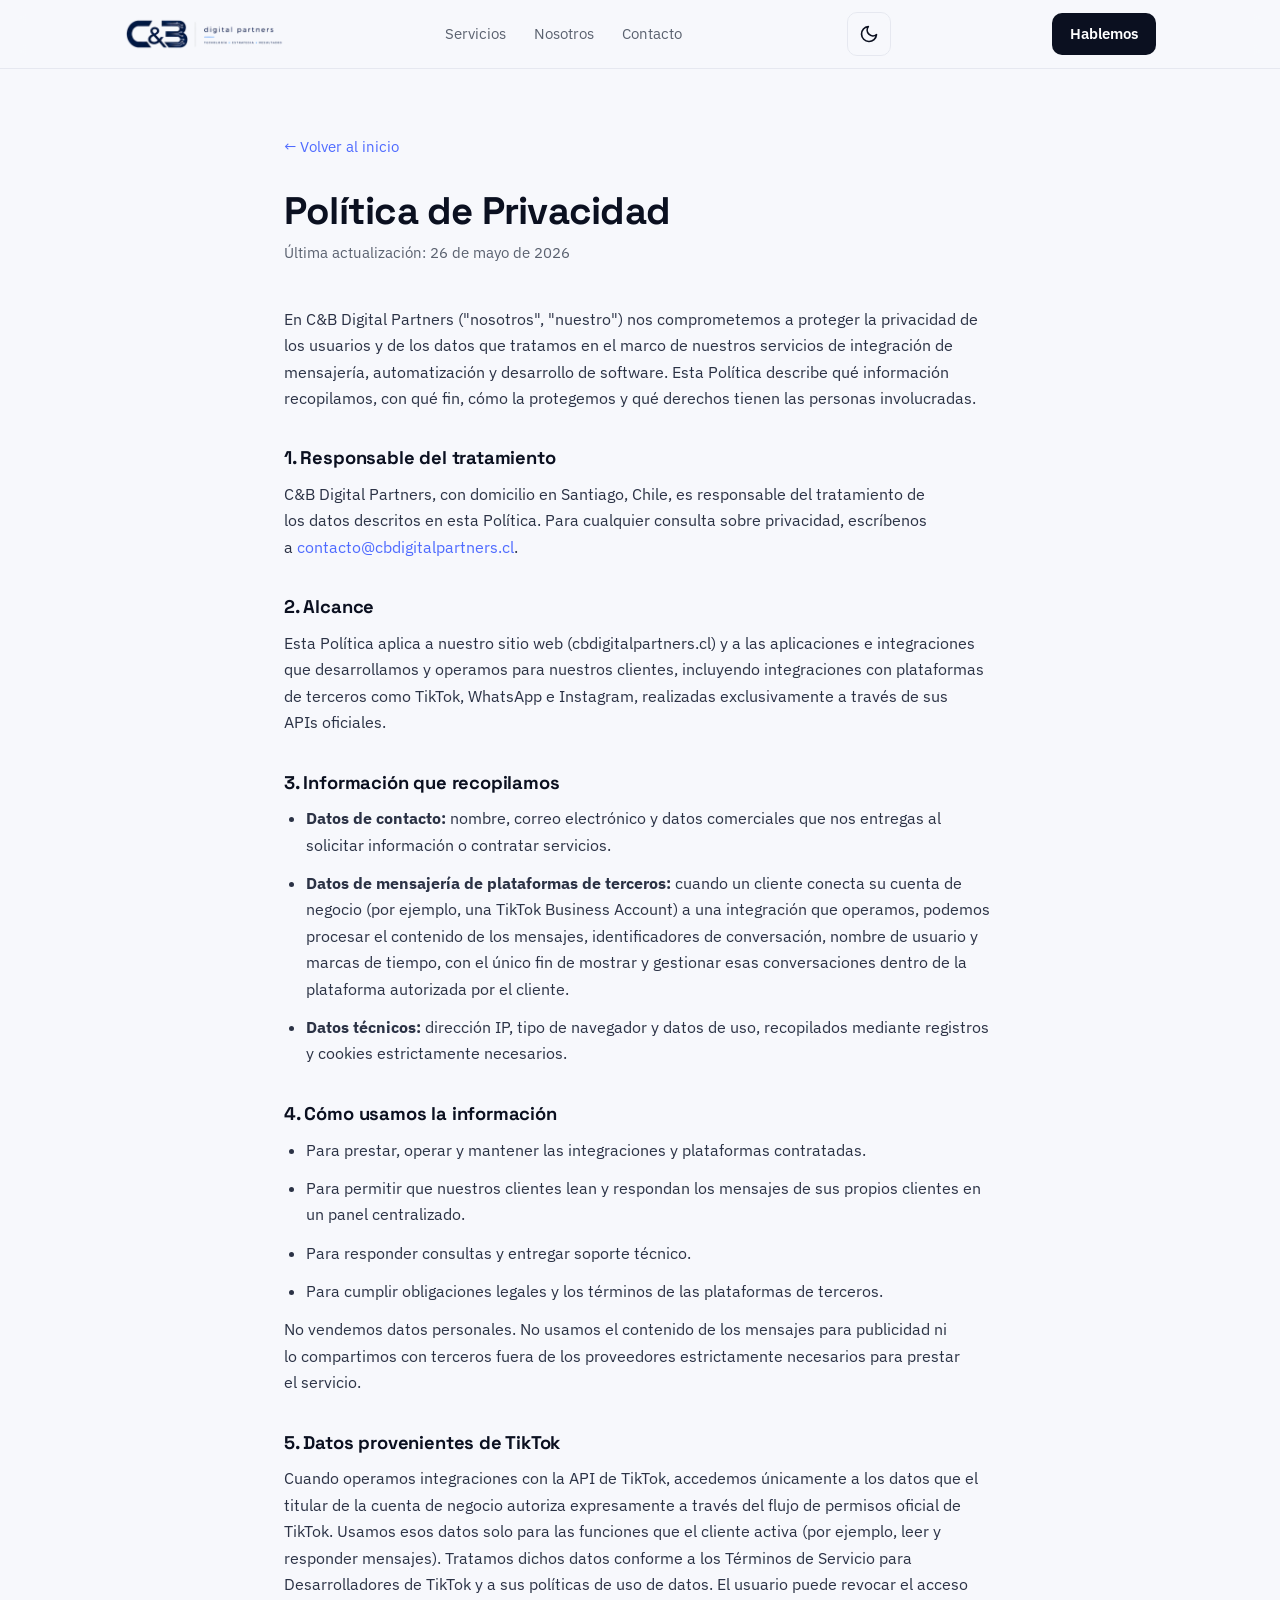
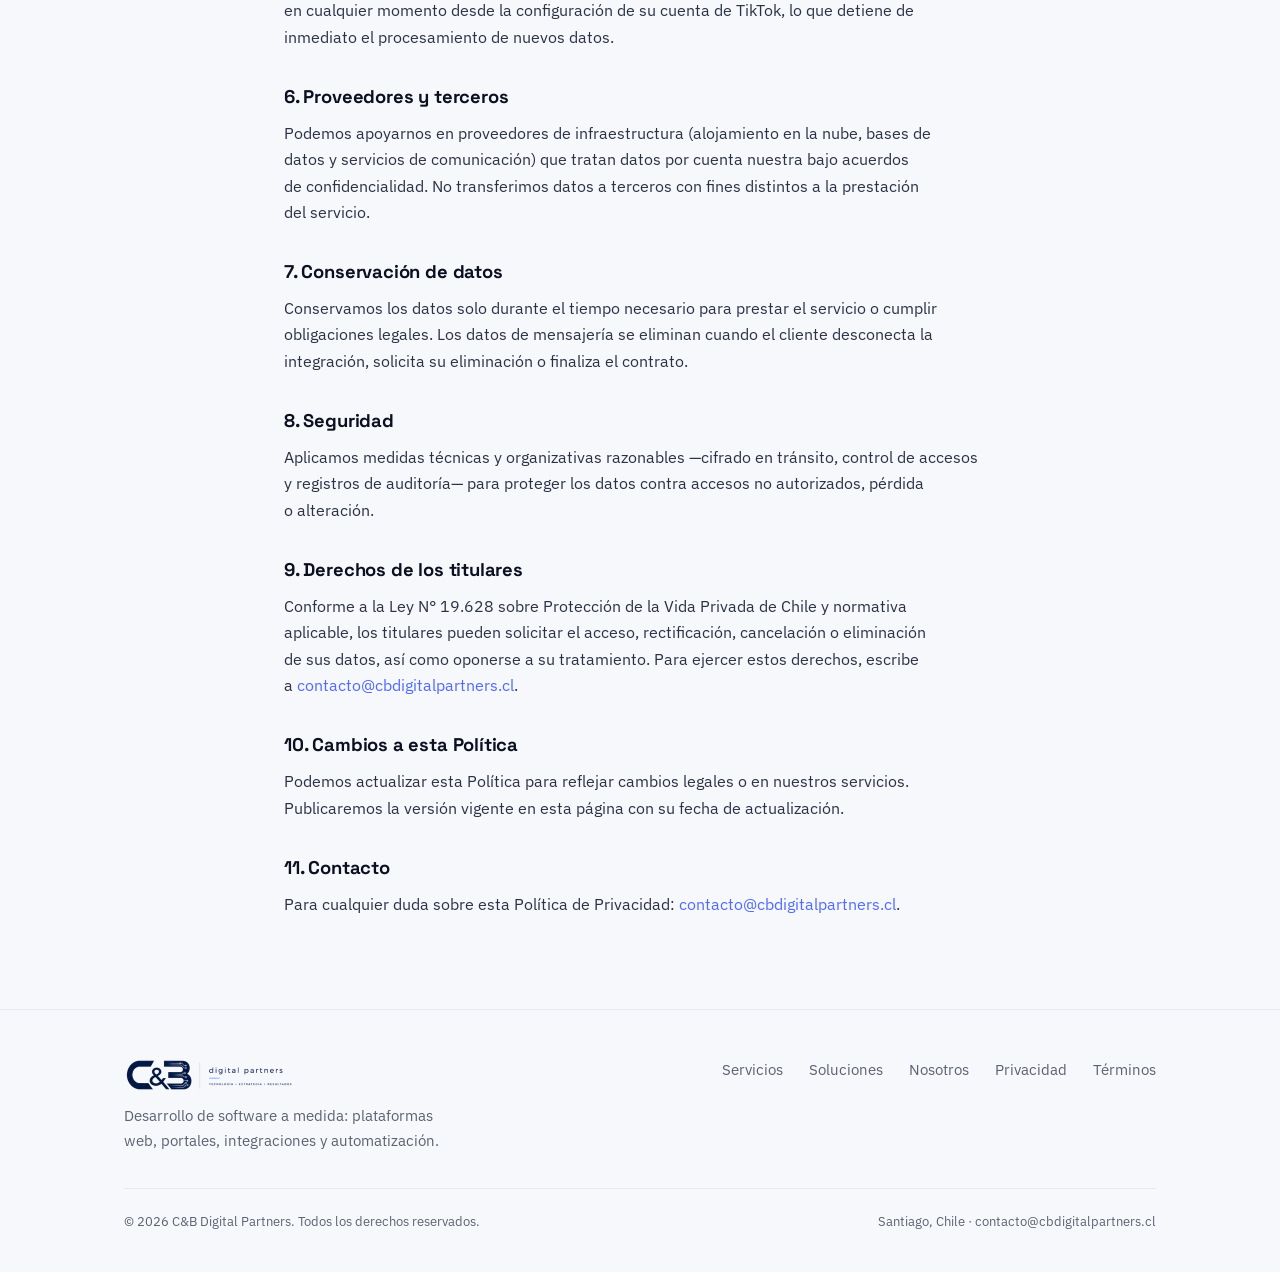
==== commit 5e575a56: "overdrive x 3" ====
--- a/privacidad.html
+++ b/privacidad.html
@@ -3,6 +3,8 @@
 <head>
   <meta charset="UTF-8" />
   <meta name="viewport" content="width=device-width, initial-scale=1.0" />
+  <meta name="theme-color" media="(prefers-color-scheme: light)" content="#f7f8fc" />
+  <meta name="theme-color" media="(prefers-color-scheme: dark)" content="#0a0e1a" />
   <title>Política de Privacidad — C&amp;B Digital Partners</title>
   <meta name="description" content="Política de Privacidad de C&amp;B Digital Partners: qué datos recopilamos, cómo los usamos y los derechos de los usuarios." />
   <link rel="icon" href="assets/favicon.ico" sizes="any" />
--- a/styles.css
+++ b/styles.css
@@ -131,6 +131,7 @@
   font-weight: var(--fw-bold);
   text-wrap: balance;
 }
+p { text-wrap: pretty; }
 
 a { color: inherit; text-decoration: none; }
 
@@ -379,10 +380,54 @@
   border-radius: var(--radius-md);
   aspect-ratio: 16 / 10;
   display: grid; place-items: center;
-  padding: clamp(1.5rem, 4vw, 3rem);
-}
-.sol-feature-media picture { display: contents; }
-.sol-feature-media img { width: 100%; max-width: 280px; height: auto; object-fit: contain; }
+  padding: clamp(1.25rem, 3.5vw, 2.5rem);
+  perspective: 900px;
+}
+/* Gastus product mock */
+.gastus-mock {
+  --rx: 0deg; --ry: 0deg;
+  width: 100%; max-width: 340px;
+  background: var(--white);
+  border: 1px solid var(--line);
+  border-radius: var(--radius);
+  box-shadow: 0 20px 50px rgba(var(--shadow), 0.16);
+  padding: clamp(0.9rem, 2.2vw, 1.3rem);
+  display: flex; flex-direction: column; gap: 0.75rem;
+  transform: rotateX(var(--rx)) rotateY(var(--ry));
+  transform-style: preserve-3d;
+  transition: transform 0.25s var(--ease-out);
+}
+.gm-head { display: flex; align-items: center; justify-content: space-between; gap: 8px; }
+.gm-head picture { display: contents; }
+.gm-logo { height: 24px; width: auto; }
+.gm-chip {
+  font-family: var(--font-mono); font-size: var(--text-2xs);
+  text-transform: uppercase; letter-spacing: 0.04em; color: var(--muted);
+}
+.gm-balance {
+  font-family: var(--font-display); font-weight: var(--fw-bold);
+  font-size: clamp(1.4rem, 3vw, 1.9rem); letter-spacing: -0.02em;
+  color: var(--ink); font-variant-numeric: tabular-nums;
+}
+.gm-bars { list-style: none; display: flex; flex-direction: column; gap: 0.55rem; }
+.gm-bar { display: flex; flex-direction: column; gap: 4px; }
+.gm-bar span { font-size: var(--text-2xs); color: var(--muted); }
+.gm-bar i {
+  display: block; height: 7px; border-radius: 999px; width: var(--w);
+  background: linear-gradient(90deg, var(--accent), var(--accent-2));
+}
+.gm-spark { width: 100%; height: 40px; margin-top: 2px; display: block; }
+.gm-spark path { stroke-dasharray: 320; stroke-dashoffset: 0; }
+
+/* Reveal-gated mock animations (full/static by default → no-JS & reduced-motion safe) */
+.reveal-on .sol-feature .gm-bar i { width: 0; transition: width 0.9s var(--ease-out); }
+.reveal-on .sol-feature.is-visible .gm-bar i { width: var(--w); }
+.reveal-on .sol-feature .gm-bar:nth-child(2) i { transition-delay: 0.08s; }
+.reveal-on .sol-feature .gm-bar:nth-child(3) i { transition-delay: 0.16s; }
+.reveal-on .sol-feature .gm-spark path {
+  stroke-dashoffset: 320; transition: stroke-dashoffset 1.1s var(--ease-out) 0.2s;
+}
+.reveal-on .sol-feature.is-visible .gm-spark path { stroke-dashoffset: 0; }
 .sol-feature-body h3 { font-size: var(--text-xl); letter-spacing: -0.02em; margin: 12px 0 10px; }
 .sol-feature-body p { color: var(--muted); font-size: var(--text-base); }
 @media (max-width: 720px) { .sol-feature { grid-template-columns: 1fr; } }
@@ -439,12 +484,30 @@
 
 /* ---------- CTA band ---------- */
 .cta-band {
+  position: relative;
+  overflow: hidden;
   background: var(--band-bg);
   color: var(--band-text);
   border-radius: var(--radius-lg);
   padding: clamp(2.25rem, 6vw, 56px) clamp(1.25rem, 5vw, 48px);
   text-align: center;
 }
+.cta-band > *:not(.cta-circuit) { position: relative; z-index: 1; }
+.cta-circuit {
+  position: absolute; inset: 0; width: 100%; height: 100%;
+  z-index: 0; pointer-events: none;
+}
+.cta-circuit path { stroke-dasharray: 800; stroke-dashoffset: 0; }
+.reveal-on .cta-band .cta-circuit path {
+  stroke-dashoffset: 800; transition: stroke-dashoffset 1.2s var(--ease-out);
+}
+.reveal-on .cta-band.is-visible .cta-circuit path { stroke-dashoffset: 0; }
+.reveal-on .cta-band .cta-circuit path:nth-child(2) { transition-delay: 0.08s; }
+.reveal-on .cta-band .cta-circuit path:nth-child(3) { transition-delay: 0.16s; }
+.reveal-on .cta-band .cta-circuit path:nth-child(4) { transition-delay: 0.10s; }
+.reveal-on .cta-band .cta-circuit path:nth-child(5) { transition-delay: 0.18s; }
+.reveal-on .cta-band .cta-circuit path:nth-child(6) { transition-delay: 0.24s; }
+.magnetic { transform: translate(var(--mx, 0px), var(--my, 0px)); will-change: transform; }
 .cta-band h2 { font-size: var(--text-2xl); letter-spacing: -0.02em; }
 .cta-band p { color: var(--band-muted); margin-top: 14px; font-size: var(--text-lead); line-height: var(--lh-relaxed); max-width: 48ch; margin-inline: auto; }
 .cta-band .btn-primary { background: var(--band-text); color: var(--band-bg); margin-top: 28px; max-width: 100%; overflow-wrap: anywhere; }
@@ -540,6 +603,15 @@
 .nav-links a.is-active { color: var(--ink); }
 .nav-links a.is-active::after { transform: scaleX(1); }
 
+/* ---------- Cinematic theme switch (View Transitions) ---------- */
+::view-transition-old(root),
+::view-transition-new(root) {
+  animation: none;            /* replace default cross-fade with the JS clip reveal */
+  mix-blend-mode: normal;
+}
+::view-transition-old(root) { z-index: 0; }
+::view-transition-new(root) { z-index: 1; }
+
 /* ---------- Reduced motion ---------- */
 @media (prefers-reduced-motion: reduce) {
   html { scroll-behavior: auto; }
